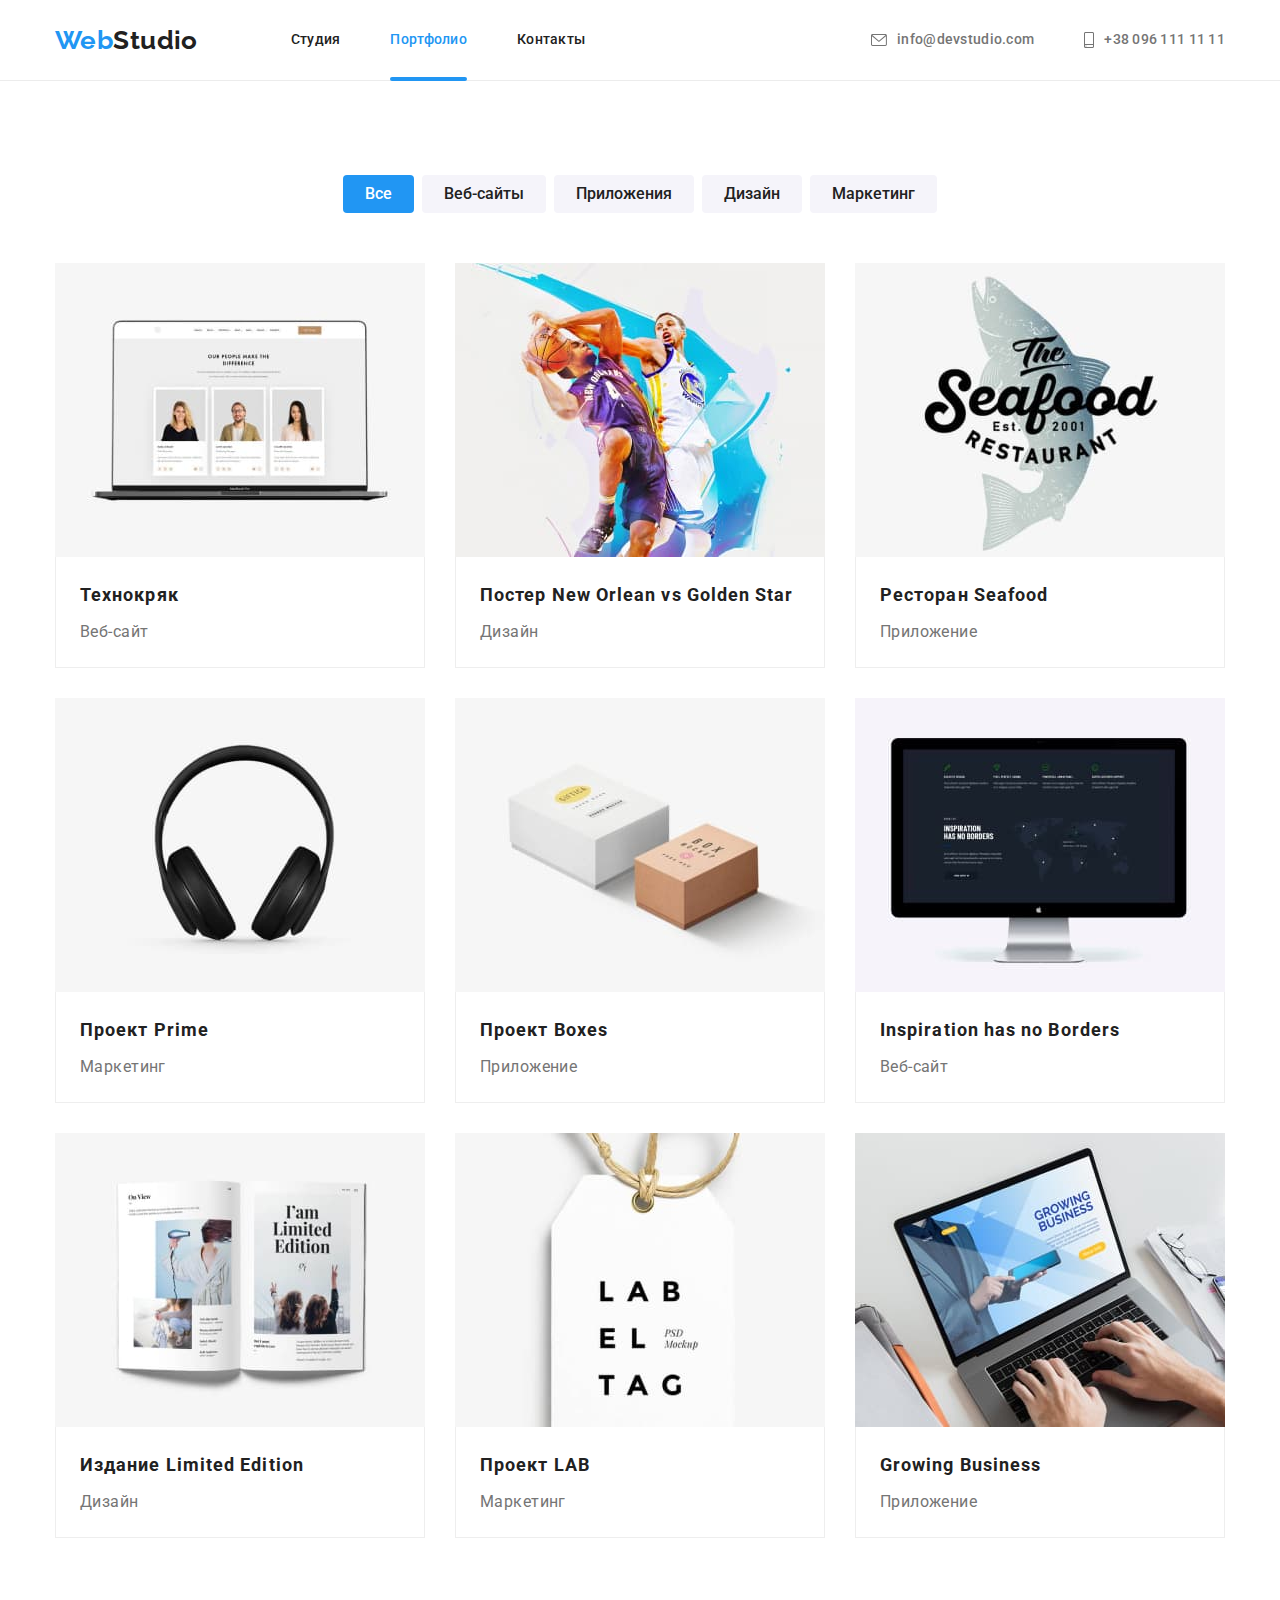
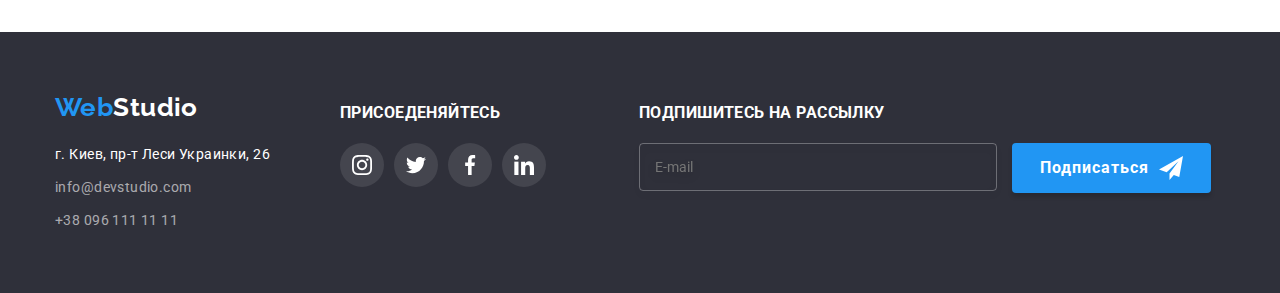
==== portfolio.html @ 62d5cc13 "копирует файлы предыдущей работы" ====
<!DOCTYPE html>
<html lang="ru">
	<head>
		<meta charset="UTF-8" />
		<meta http-equiv="X-UA-Compatible" content="IE=edge" />
		<meta name="viewport" content="width=device-width, initial-scale=1.0" />
		<title>WebStudio</title>
		<link rel="preconnect" href="https://fonts.googleapis.com" />
		<link rel="preconnect" href="https://fonts.gstatic.com" crossorigin />
		<link href="https://fonts.googleapis.com/css2?family=Raleway:wght@700&family=Roboto:wght@400;500;700;900&display=swap" rel="stylesheet" />
		<link rel="stylesheet" href="https://cdnjs.cloudflare.com/ajax/libs/modern-normalize/1.1.0/modern-normalize.min.css" />
		<link rel="stylesheet" href="./css/styles.css" />
	 </head>
<body>
<!-- Header site -->
<header class="header">
	<!-- Border -->
	<div class="container  headblock">
			<a class="link logo" href="./index.html"><span class="web">Web</span>Studio</a>
			<nav class="site-nav">
				<ul class="list">
					<li class="site-nav-item"><a class="link" href="./index.html">Студия</a></li>
					<li class="site-nav-item"><a class="link current" href="./portfolio.html">Портфолио</a></li>
					<li class="site-nav-item"><a class="link" href="">Контакты</a></li>
				</ul>
			</nav>
<!-- Contacts -->
				<ul class="list headercont">
					<li class="headercont-item">
						<div class="mail">
							<a class="link" href="mailto:info@devstudio.com"><svg class="icon-mail" width="16px" height="12px">
								<use href="./images/icon.svg#icon-mail"></use></svg>info@devstudio.com</a>
						</div>
					</li>
					<li class="headercont-item">
						<div class="phone">
							<a class="link" href="tel:+380961111111"><svg class="icon-smartphone" width="10px" height="16px">
								<use href="./images/icon.svg#icon-smartphone"></use></svg>+38 096 111 11 11</a>
						</div>
					</li>
				</ul>
	</div>
 </header>
<!-- Main -->
	<main>
<!-- Section project -->
      <section class="section project">
			<h1 class="visually-hidden">Портфолио</h1>
			<!-- Project Filter-->
			<div class="filter container">
			  <ul class="list btn">
				 <li class="item-btn"><button type="button" class="button link current">Все</button></li>
				 <li class="item-btn"><button type="button" class="button link">Веб-сайты</button></li>
				 <li class="item-btn"><button type="button" class="button link">Приложения</button></li>
				 <li class="item-btn"><button type="button" class="button link">Дизайн</button></li>
				 <li class="item-btn"><button type="button" class="button link">Маркетинг</button></li>
			  </ul>			  
<!-- Project -->	
		<ul class="list project">
			<li class="project-item">
				<a class="link" href="">
					<div class="cards-thumb">
						<img src="./images/project_1.jpg" alt="Отображение веб-сайта" width="370" height="294" />
						<div class="cards-overlay">
							<div class="cards-overlay-text">
								<p class="overlay-text">Ресурс предлагает комплексные предложения с разным уровнем функционала и сервисов. Все это позволит посетителю получить исчерпывающие сведения о компании или частном лице.</p>
							</div>
							
						</div>
					</div>
						<div class="cards">
							<h3 class="section-title">Технокряк</h3>
							<p class="text">Веб-сайт</p>
						</div>
				</a>
			</li>
			<li class="project-item">
					<a class="link" href="">
						<div class="cards-thumb">
							<img src="./images/project_2.jpg" alt="Постер New Orlean vs Golden Star" width="370" height="294" />
								<div class="cards-overlay">
									<div class="cards-overlay-text">
										<p class="overlay-text">Ресурс предлагает комплексные предложения с разным уровнем функционала и сервисов. Все это позволит посетителю получить исчерпывающие сведения о компании или частном лице.</p>
									</div>
								</div>
						</div>
						<div class="cards">
							<h3 class="section-title">Постер New Orlean vs Golden Star</h2>
							<p class="text">Дизайн</p>
						</div>
				</a>
			</li>
			<li class="project-item">
				<a class="link" href="">
						<div class="cards-thumb">
						<img src="./images/project_3.jpg" alt="Ресторан Seafood" width="370" height="294" />
								<div class="cards-overlay">
									<div class="cards-overlay-text">
										<p class="overlay-text">Ресурс предлагает комплексные предложения с разным уровнем функционала и сервисов. Все это позволит посетителю получить исчерпывающие сведения о компании или частном лице.</p>
									</div>
								</div>
						</div>
						<div class="cards">
							<h3 class="section-title">Ресторан Seafood</h2>
							<p class="text">Приложение</p>
						</div>
				</a>
			</li>
			<li class="project-item">
					<a class="link" href="">
						<div class="cards-thumb">
						<img src="./images/project_4.jpg" alt="Проект Prime" width="370" height="294" />
								<div class="cards-overlay">
									<div class="cards-overlay-text">
										<p class="overlay-text">Ресурс предлагает комплексные предложения с разным уровнем функционала и сервисов. Все это позволит посетителю получить исчерпывающие сведения о компании или частном лице.</p>
									</div>
								</div>
						</div>
						<div class="cards">
							<h3 class="section-title">Проект Prime</h2>
							<p class="text">Маркетинг</p>
						</div>
				</a>
			</li>
			<li class="project-item">
					<a class="link" href="">
						<div class="cards-thumb">
							<img src="./images/project_5.jpg" alt="Проект Boxes" width="370" height="294" />
								<div class="cards-overlay">
									<div class="cards-overlay-text">
										<p class="overlay-text">Ресурс предлагает комплексные предложения с разным уровнем функционала и сервисов. Все это позволит посетителю получить исчерпывающие сведения о компании или частном лице.</p>
									</div>
								</div>
						</div>
						<div class="cards">
							<h3 class="section-title">Проект Boxes</h2>
							<p class="text">Приложение</p>
						</div>
				</a>
			</li>
			<li class="project-item">
					<a class="link" href="">
						<div class="cards-thumb">
							<img src="./images/project_6.jpg" alt="Inspiration has no Borders" width="370" height="294" />
								<div class="cards-overlay">
									<div class="cards-overlay-text">
										<p class="overlay-text">Ресурс предлагает комплексные предложения с разным уровнем функционала и сервисов. Все это позволит посетителю получить исчерпывающие сведения о компании или частном лице.</p>
									</div>
								</div>
						</div>
						<div class="cards">
							<h3 class="section-title">Inspiration has no Borders</h2>
							<p class="text">Веб-сайт</p>
						</div>
				</a>
			</li>
			<li class="project-item">
					<a class="link" href="">
						<div class="cards-thumb">
							<img src="./images/project_7.jpg" alt="Издание Limited Edition" width="370" height="294" />
								<div class="cards-overlay">
									<div class="cards-overlay-text">
										<p class="overlay-text">Ресурс предлагает комплексные предложения с разным уровнем функционала и сервисов. Все это позволит посетителю получить исчерпывающие сведения о компании или частном лице.</p>
									</div>
								</div>
						</div>
						<div class="cards">
							<h3 class="section-title">Издание Limited Edition</h2>
							<p class="text">Дизайн</p>
						</div>
				</a>
			</li>
			<li class="project-item">
				<a class="link" href="">
						<div class="cards-thumb">
							<img src="./images/project_8.jpg" alt="Проект LAB" width="370" height="294" />
								<div class="cards-overlay">
									<div class="cards-overlay-text">
										<p class="overlay-text">Ресурс предлагает комплексные предложения с разным уровнем функционала и сервисов. Все это позволит посетителю получить исчерпывающие сведения о компании или частном лице.</p>
									</div>
								</div>
						</div>
						<div class="cards">
							<h3 class="section-title">Проект LAB</h2>
							<p class="text">Маркетинг</p>
						</div>
				</a>
			</li>
			<li class="project-item">
					<a class="link" href="">
						<div class="cards-thumb">
							<img src="./images/project_9.jpg" alt="Growing Business" width="370" height="294" />
								<div class="cards-overlay">
									<div class="cards-overlay-text">
										<p class="overlay-text">Ресурс предлагает комплексные предложения с разным уровнем функционала и сервисов. Все это позволит посетителю получить исчерпывающие сведения о компании или частном лице.</p>
									</div>
								</div>
						</div>
						<div class="cards">
							<h3 class="section-title">Growing Business</h3>
							<p class="text">Приложение</p>
						</div>
				</a>
			</li>
		</ul>
	</section>
	</main>
<!-- Footer -->
 <footer class="footer">
      <div class="container">
        <div class="footer-address">
          <a class="link logo logo-footer" href="./index.html"
            ><span class="web">Web</span><span class="studio">Studio</span></a>
          <address class="address">
            <ul class="list">
              <li class="adr-item">
                <a
                  class="link adr"
                  href="https://goo.gl/maps/xMiUcJ526kPzGd5UA"
                  target="_blank"
                  rel="noopener noindex nofollow"
                  >г. Киев, пр-т Леси Украинки, 26</a
                >
              </li>
              <li class="adr-item">
                <a class="link mail" href="mailto:info@devstudio.com">info@devstudio.com</a>
              </li>
              <li class="adr-item">
                <a class="link tel" href="tel:+380961111111">+38 096 111 11 11</a>
              </li>
            </ul>
          </address>
        </div>
          <div class="social">
            <h3 class="social-title">Присоеденяйтесь</h3>
            <ul class="list">
              <li class="item icon">
                <svg class="insta" width="20" height="20">
                  <use href="./images/icon.svg#icon-instagram"></use>
                </svg>
              </li>
              <li class="item icon">
                <svg class="twitter" width="20" height="20">
                  <use href="./images/icon.svg#icon-twitter"></use>
                </svg>
              </li>
              <li class="item icon">
                <svg class="facebook" width="20" height="20">
                  <use href="./images/icon.svg#icon-facebook"></use>
                </svg>
              </li>
              <li class="item icon">
                <svg class="linkedin" width="20" height="20">
                  <use href="./images/icon.svg#icon-linkedin"></use>
                </svg>
              </li>
            </ul>
          </div>
            <div class="subscribe">
              <h3 class="subscribe-title">Подпишитесь на рассылку</h3>
              <div class="subscribe-input">
                <label for=""><input class="subscibe-mail" type="text" placeholder="E-mail"></label>                
                <button class="subscribe-btn">Подписаться<svg class="icon-send" width="24" height="24" >
                  <use class="icon-send-use" href="./images/icon.svg#send"></use>
                </svg></button>
              </div>
            </div>
      </div>
    </footer>
</body>
</html>
---- css/styles.css ----
/* цвет основного текста #212121 */
/* вторичный цвет текста #757575 */
/* основной фон #FFFFFF */
/* вторичный цвет фона #F5F4FA */
/* акцент #2196F3 */
/* фон шапки и подвала #2F303A */
/* цвет контактов в footer rgba(255, 255, 255, 0.6); */
/* вторичный цвет кнопки героя #188CE8 */
/* цвет иконок соцсетей #AFB1B8 */
/* цвет бордера карточки портфолио #eeeeee */

:root {
  --background-color: #ffffff;
  --second-background-color: #f5f4fa;
  --header-and-footer-color: #2f303a;
  --primary-text-color: #212121;
  --title-text-cilor: #757575;
  --accent-color: #2196f3;
  --text-contact-footer: rgba(255, 255, 255, 0.6);
  --secod-accent-color: #188ce8;
  --icon-social: #afb1b8;
  --portfolio-cards-border: #eeeeee;
  --timing: 250ms cubic-bezier(0.4, 0, 0.2, 1);
}

body {
  background-color: var(--background-color);
  color: var(--primary-text-color);
  font-family: "Roboto", sans-serif;
  font-size: 14px;
  letter-spacing: 0.03em;
}

h1,
h2,
h3,
h4,
h5,
h6,
p {
  margin-top: 0;
  margin-bottom: 0;
}

img,
svg {
  display: block;
  max-width: 100%;
}

.container {
  width: 1200px;
  padding-left: 15px;
  padding-right: 15px;
  margin-left: auto;
  margin-right: auto;
}

.section {
  padding-top: 94px;
  padding-bottom: 94px;
}

.visually-hidden {
  position: absolute;
  width: 1px;
  height: 1px;
  margin: -1px;
  border: 0;
  padding: 0;
  white-space: nowarp;
  clip-path: insert(100%);
  clip: rect(0 0 0 0);
  overflow: hidden;
}

.header {
  border-bottom: 1px solid #ececec;
}

.link.current .hero,
.footer {
  background-color: var(--header-and-footer-color);
}

.list {
  list-style: none;
  padding: 0;
  margin: 0;
}

.link {
  text-decoration: none;
  color: inherit;

  transition: color var(--timing);
}

.list .link:hover,
.list .link:focus {
  border-color: var(--accent-color);
  color: var(--accent-color);
  fill: var(--accent-color);
}

/* Border */
.headblock {
  display: flex;
  align-items: center;
}

.logo {
  color: var(--primary-text-color);
  font-family: "Raleway", sans-serif;
  font-weight: 700;
  font-size: 26px;
  line-height: 1.19;
}

.web {
  color: var(--accent-color);
}

.site-nav {
  margin-left: 93px;
}

.site-nav .link.current {
  position: relative;

  color: var(--accent-color);
  text-decoration: none;
}

.site-nav .link.current::after {
  content: "";

  position: absolute;
  left: 0;
  bottom: -1px;

  display: block;
  width: 100%;
  height: 4px;
  background-color: var(--accent-color);
  border-radius: 2px;
}

.site-nav .list {
  display: flex;

  font-weight: 500;
  font-size: 14px;
  line-height: 1.14;
  letter-spacing: 0.02em;
}

.site-nav .link {
  display: block;
  padding-top: 32px;
  padding-bottom: 32px;
}

.site-nav-item + .site-nav-item {
  margin-left: 50px;
}

.list.headercont {
  display: flex;
  margin-left: auto;

  align-items: center;
}

.headercont-item + .headercont-item {
  margin-left: 50px;
}

.headercont .link {
  display: flex;
  align-items: center;
  padding-top: 32px;
  padding-bottom: 32px;

  color: var(--title-text-cilor);
  font-weight: 500;
  font-size: 14px;
  line-height: 1.14;
  letter-spacing: 0.02em;
}

.mail,
.phone {
  display: flex;
}

.icon-mail {
  display: inline-flex;

  fill: currentColor;

  margin-right: 10px;
}

.icon-smartphone {
  display: inline-flex;

  fill: currentColor;

  margin-right: 10px;
}

/* Hero */
.hero {
  text-align: center;

  max-width: 1600px;
  height: 600px;
  margin-left: auto;
  margin-right: auto;

  background-size: auto auto;
  background-repeat: no-repeat;

  background-image: linear-gradient(to right, rgba(47, 48, 58, 0.4), rgba(47, 48, 58, 0.4)), url("../images/Img_bg.jpg");

  padding-top: 200px;
  padding-bottom: 200px;
}

.hero-title {
  color: var(--background-color);
  font-weight: 900;
  font-size: 44px;
  line-height: 1.36;
  letter-spacing: 0.06em;

  max-width: 700px;

  margin-left: auto;
  margin-right: auto;
  margin-bottom: 30px;
  text-transform: uppercase;
}

.button-hero {
  color: var(--background-color);
  background-color: var(--accent-color);
  cursor: pointer;

  font-weight: 700;
  font-size: 16px;
  letter-spacing: 0.06em;

  line-height: 1.88;
  border-radius: 4px;
  border: none;
  padding: 10px 32px;

  transition: background-color var(--timing);

  filter: drop-shadow(0px 4px 4px rgba(0, 0, 0, 0.25));
}

.button-hero:hover,
.button-hero:focus {
  background-color: var(--secod-accent-color);
}

/* Peculiarities */
.peculiarities .list {
  display: flex;
}

.pecul-item + .pecul-item {
  margin-left: 30px;
}

.attention {
  display: flex;
  width: 270px;
  height: 120px;

  background: var(--second-background-color);
  border-radius: 4px;
  justify-content: center;
  align-items: center;

  margin-bottom: 30px;
}

.pecul-title {
  text-transform: uppercase;
  font-weight: 700;
  font-size: 14px;
  line-height: 1.14;

  margin-bottom: 10px;
}

.pecul-text {
  color: var(--title-text-cilor);
  font-weight: 400;
  font-size: 14px;
  line-height: 1.71;
}

/* Doing */
.doing {
  padding-top: 0;
}

.doing-title {
  font-weight: 700;
  font-size: 36px;
  line-height: 1.16;

  text-align: center;
}

.doing .list {
  display: flex;

  margin-top: 50px;
  margin-right: -30px;
}

.doing-item {
  flex-basis: calc(100% - 90px / 3);
}

.item-thumb {
  position: relative;
}

.item-thumb-text {
  display: flex;
  align-items: center;

  position: absolute;
  width: 370px;
  height: 70px;

  left: 0;
  bottom: 0;

  background: rgba(47, 48, 58, 0.8);
}

.doing-thumb-text {
  display: flex;
  justify-content: center;

  font-weight: 700;
  line-height: 1.14;

  width: 100%;

  letter-spacing: 0.03em;
  text-transform: uppercase;
  color: var(--background-color);
}

/* Team */
.team {
  background-color: var(--second-background-color);
}

.team-title {
  font-weight: 700;
  font-size: 36px;
  text-align: center;
  line-height: 1.16;
}

.team .list {
  display: flex;

  margin-top: 50px;
}

.team-item {
  flex-basis: calc(100% - 90px / 4);

  background-color: var(--background-color);
  box-shadow: 0px 1px 3px rgba(0, 0, 0, 0.12), 0px 1px 1px rgba(0, 0, 0, 0.14), 0px 2px 1px rgba(0, 0, 0, 0.2);
  border-radius: 0px 0px 4px 4px;
}

.team-item + .team-item {
  margin-left: 30px;
}

.title-foto {
  padding-top: 30px;
  padding-bottom: 30px;
}

.name {
  font-weight: 500;
  font-size: 16px;
  line-height: 1.18;
  text-align: center;

  margin-bottom: 10px;
}

.role {
  color: var(--title-text-cilor);
  font-size: 16px;
  line-height: 1.18;
  text-align: center;
}

.social {
  display: block;
  fill: var(--icon-social);
}

.social .list {
  display: flex;
  margin: 16px 32px 0 32px;
}

.social .item {
  display: flex;
  width: 44px;
  height: 44px;
  justify-content: center;
  align-items: center;

  border-radius: 50%;

  transition: background-color var(--timing), fill var(--timing);
}

.social .item:hover {
  background-color: var(--accent-color);
  fill: var(--background-color);
}

/* Clients */
.clients {
  display: flex;
  padding-top: 94px;
  padding-bottom: 94px;
}

.clients-title {
  font-weight: 700;
  font-size: 36px;
  line-height: 1.16;
  text-align: center;
}

.clients .list {
  display: flex;
  justify-content: space-between;

  margin-top: 50px;
}

.clients-item {
  display: flex;
}

.clients .link {
  border: 1px solid var(--icon-social);
  box-sizing: border-box;
  border-radius: 4px;

  transition: border var(--timing);
}

.client {
  fill: var(--icon-social);
  margin: 16px 32px;

  transition: fill var(--timing);
}

.clients .link:hover .client {
  fill: var(--accent-color);
}

/* Footer */
.footer {
  display: flex;
  padding-top: 60px;
  padding-bottom: 60px;

  align-items: center;
}

.footer .container {
  display: inline-flex;
}

.logo-footer {
  display: inline-block;

  margin-bottom: 20px;
}

.studio {
  color: var(--background-color);
}

.address {
  display: flex;

  color: var(--background-color);
  font-style: normal;
  font-size: 14px;
  line-height: 1.71;
}

.address .link {
  color: var(--text-contact-footer);
}

.link.adr {
  color: var(--background-color);
}

.adr-item + .adr-item {
  margin-top: 9px;
}

.footer .social {
  margin-top: 12px;
  margin-left: 70px;
}

.social-title,
.subscribe-title {
  font-weight: 700;
  line-height: 1.14;
  text-transform: uppercase;
  color: var(--background-color);
}

.footer .social .list {
  margin: 20px 0 0 0;
}

.social .icon + .icon {
  margin-left: 10px;
}

.footer .icon {
  fill: var(--background-color);
  background-color: rgba(255, 255, 255, 0.1);
}

.subscribe {
  position: relative;
  margin-top: 12px;
  margin-left: 93px;
}

.subscibe-mail {
  padding: 15px;
  width: 358px;

  border: none;

  border: 1px solid rgba(255, 255, 255, 0.3);
  box-sizing: border-box;
  filter: drop-shadow(0px 4px 4px rgba(0, 0, 0, 0.15));

  border-radius: 4px;

  color: var(--background-color);
  background-color: inherit;
  outline: none;
}

.subscribe-input {
  display: flex;
  margin-top: 20px;
}

.subscribe-btn {
  display: flex;
  align-items: center;
  text-align: center;

  padding: 10px 28px;

  font-weight: 700;
  font-size: 16px;
  line-height: 1.88;
  letter-spacing: 0.06em;

  margin-left: 15px;
  border: none;

  box-shadow: 0px 4px 4px rgba(0, 0, 0, 0.15);
  border-radius: 4px;

  background-color: var(--accent-color);
  color: var(--background-color);
  cursor: pointer;
}

.icon-send {
  display: inline-block;
  fill: var(--background-color);
  top: 0;
  left: 0;
  margin-left: 10px;
}

/* BACKDROP */

.backdrop {
  position: fixed;
  top: 0;
  left: 0;
  width: 100%;
  height: 100%;
  background-color: rgba(0, 0, 0, 0.2);

  opacity: 1;

  transition: opacity var(--timing);
}

.backdrop.is-hidden {
  opacity: 0;
  pointer-events: none;
}

.modal {
  position: absolute;
  top: 50%;
  left: 50%;

  background-color: var(--background-color);
  border-radius: 4px;

  transform: translate(-50%, -50%) scale(1);

  transition: transform var(--timing);
}

.backdrop.is-hidden .modal {
  transform: translate(-50%, -50%) scale(1.1);
}

.btn-icon {
  position: absolute;
  top: 8px;
  right: 8px;

  width: 30px;
  height: 30px;

  border-radius: 50%;
  border: 1px solid rgba(0, 0, 0, 0.1);
  box-sizing: border-box;
  background-color: var(--background-color);

  padding: 0;

  cursor: pointer;
}

.close {
  position: absolute;
  top: 50%;
  right: 50%;
  transform: translate(50%, -50%);

  transition: fill var(--timing);
}

.close:hover {
  fill: var(--accent-color);
}

.modal-title {
  margin-bottom: 12px;

  font-weight: 700;
  font-size: 20px;
  line-height: 1.15;
  text-align: center;
}

.form {
  padding: 40px;
}

.comment {
  margin-bottom: 20px;
}

.form-label + .form-label {
  margin-top: 10px;
}

.form-label {
  display: flex;
  flex-direction: column;

  width: 100%;

  font-size: 12px;
  line-height: 1.16;
  letter-spacing: 0.01em;

  color: var(--title-text-cilor);
}

.form-input-icon {
  position: relative;
  display: inline-flex;
  flex-direction: column;

  margin-top: 4px;
}

.form-input {
  position: relative;

  border: 1px solid rgba(33, 33, 33, 0.2);
  box-sizing: border-box;
  border-radius: 4px;

  padding: 11px;
  padding-left: 42px;

  outline: none;

  transition: border-color var(--timing);
  font-size: 14px;
}

.icon-modal-name {
  position: absolute;
  display: inline-block;
  top: 50%;
  left: 12px;

  transform: translateY(-50%);

  transition: fill var(--timing);
}

.form-input:focus,
.form-input:hover {
  border-color: var(--accent-color);
}

.form-input:focus ~ .icon-modal-name,
.form-input:hover ~ .icon-modal-name {
  fill: var(--accent-color);
}

.text-area {
  resize: none;
  width: 448px;
  height: 120px;

  border: 1px solid rgba(33, 33, 33, 0.2);
  box-sizing: border-box;
  border-radius: 4px;

  outline: none;

  padding: 12px 16px;
  margin-top: 4px;
}

.text-area:focus,
.text-area:hover {
  border-color: var(--accent-color);
}

.comment .text-area::placeholder {
  font-size: 12px;
  line-height: 1.16;
  letter-spacing: 0.01em;

  color: rgba(117, 117, 117, 0.5);
}

.checkbox {
  display: flex;
  justify-content: center;
  align-items: center;
}

.checkbox-label {
  position: relative;

  line-height: 1.71;
  letter-spacing: 0.03em;

  color: var(--title-text-cilor);

  padding-left: 8.5px;
}

.checkbox-input {
  position: absolute;
  width: 1px;
  height: 1px;
  margin: -1px;
  border: 0;
  padding: 0;
  white-space: nowarp;
  clip-path: insert(100%);
  clip: rect(0 0 0 0);
  overflow: hidden;
}

.checkbox-icon {
  position: absolute;
  top: 50%;
  left: -14px;
  display: inline-block;
  width: 16px;
  height: 16px;
  background-image: url(../images/check.svg);

  transform: translateY(-50%);
}

.checkbox-input:checked + .checkbox-icon {
  background-color: #188ce8;
  background-image: url(../images/check_aktiv.svg);
}

.agreement {
  color: var(--accent-color);
}

.submit {
  display: flex;

  font-weight: 700;
  font-size: 16px;
  line-height: 1.88;
  letter-spacing: 0.06em;
  color: var(--background-color);

  padding: 10px 55px;
  margin-top: 30px;
  margin-right: auto;
  margin-left: auto;

  border: none;
  border-radius: 4px;

  background: var(--accent-color);
  box-shadow: 0px 4px 4px rgba(0, 0, 0, 0.15);
  border-radius: 4px;

  cursor: pointer;

  transition: background var(--timing);
}

.submit:hover,
.submit:focus {
  background: var(--secod-accent-color);
}

/* PORTFOLIO */

/* Filter */
.list.btn {
  display: flex;
  justify-content: center;

  font-size: 16px;

  margin-bottom: 50px;
}

.item-btn + .item-btn {
  margin-left: 8px;
}

.button {
  border: none;
  padding: 6px 22px;
  border-radius: 4px;

  font-weight: 500;
  line-height: 1.62;

  cursor: pointer;
}

.button.link {
  background-color: var(--second-background-color);
}

.filter .link:hover,
.filter .link:focus {
  background-color: var(--accent-color);
  color: var(--background-color);

  box-shadow: 0px 3px 1px rgba(0, 0, 0, 0.1), 0px 1px 2px rgba(0, 0, 0, 0.08), 0px 2px 2px rgba(0, 0, 0, 0.12);

  transition: background-color var(--timing), color var(--timing), box-shadow var(--timing);
}

.filter .link.current {
  background-color: var(--accent-color);
  color: var(--background-color);
}

/* Project list  */
.list.project {
  display: flex;
  flex-wrap: wrap;
}

.project-item {
  position: relative;

  display: block;
  width: calc((100% - 60px) / 3);

  margin-right: 30px;
  margin-bottom: 30px;

  transition: box-shadow var(--timing);
}

.cards-thumb {
  position: relative;
  overflow: hidden;
}

.cards-overlay {
  position: absolute;
  top: 0;
  left: 0;
  width: 100%;
  height: 100%;

  opacity: 0;

  background-color: rgba(33, 150, 243, 0.9);
  box-shadow: 0px 4px 4px rgba(0, 0, 0, 0.25);

  transform: translateY(100%);
  transition: transform var(--timing);
}

.project-item:hover .cards-overlay {
  opacity: 1;
}

.project-item:hover .cards-overlay {
  transform: translateY(0);
}

.cards-overlay-text {
  position: absolute;
}

.overlay-text {
  font-size: 18px;
  line-height: 1.56;

  letter-spacing: 0.03em;

  margin: 63px 24px;
}

.project-item:nth-child(3n) {
  margin-right: 0;
}

.project-item:nth-last-child(-n + 3) {
  margin-bottom: 0;
}

.project-item:hover,
.project-item:focus {
  box-shadow: 0px 1px 1px rgba(0, 0, 0, 0.12), 0px 4px 4px rgba(0, 0, 0, 0.06), 1px 4px 6px rgba(0, 0, 0, 0.16);
}

.cards {
  padding: 20px 24px;

  border: 1px solid var(--portfolio-cards-border);
  border-top: none;
}

.project .section-title {
  color: var(--primary-text-color);
  font-weight: 700;
  font-size: 18px;
  line-height: 2;
  letter-spacing: 0.06em;

  margin-bottom: 4px;
}

.project .text {
  color: var(--title-text-cilor);
  font-weight: 400;
  font-size: 16px;
  line-height: 1.88;
}
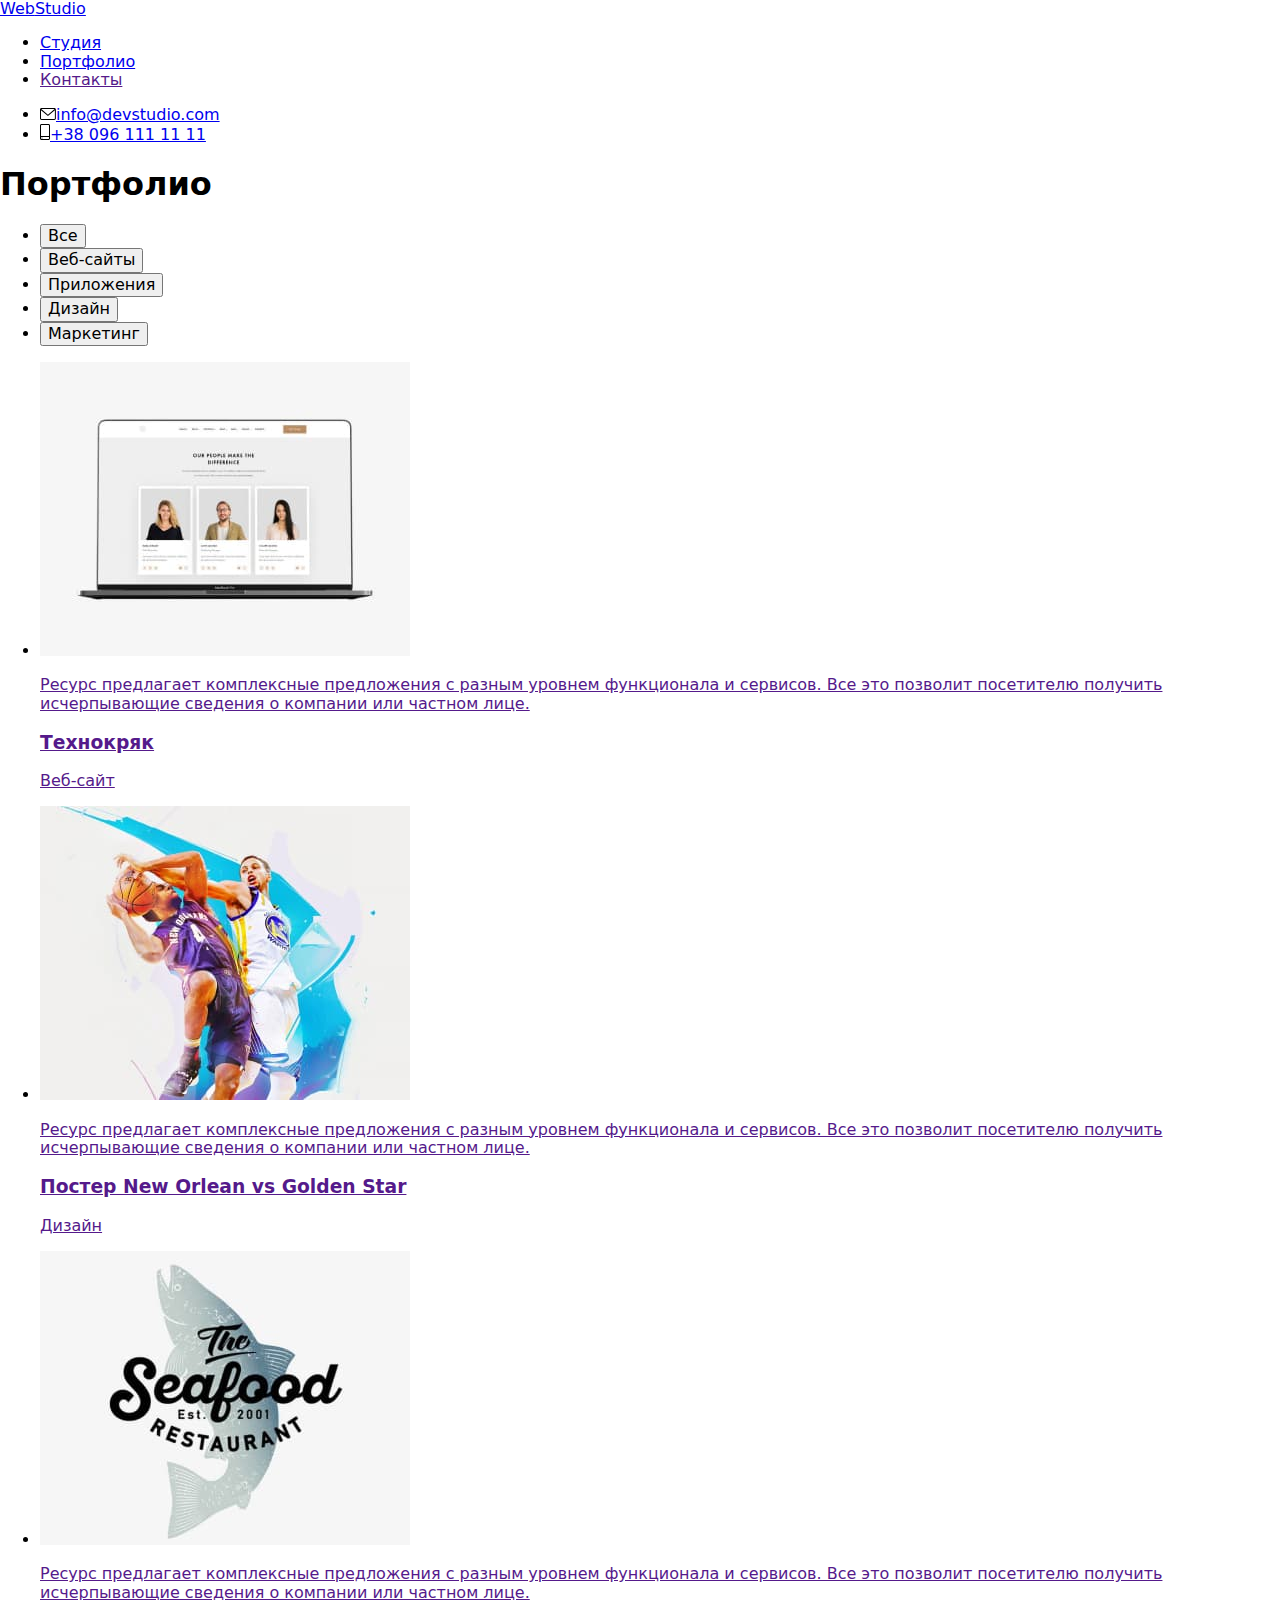
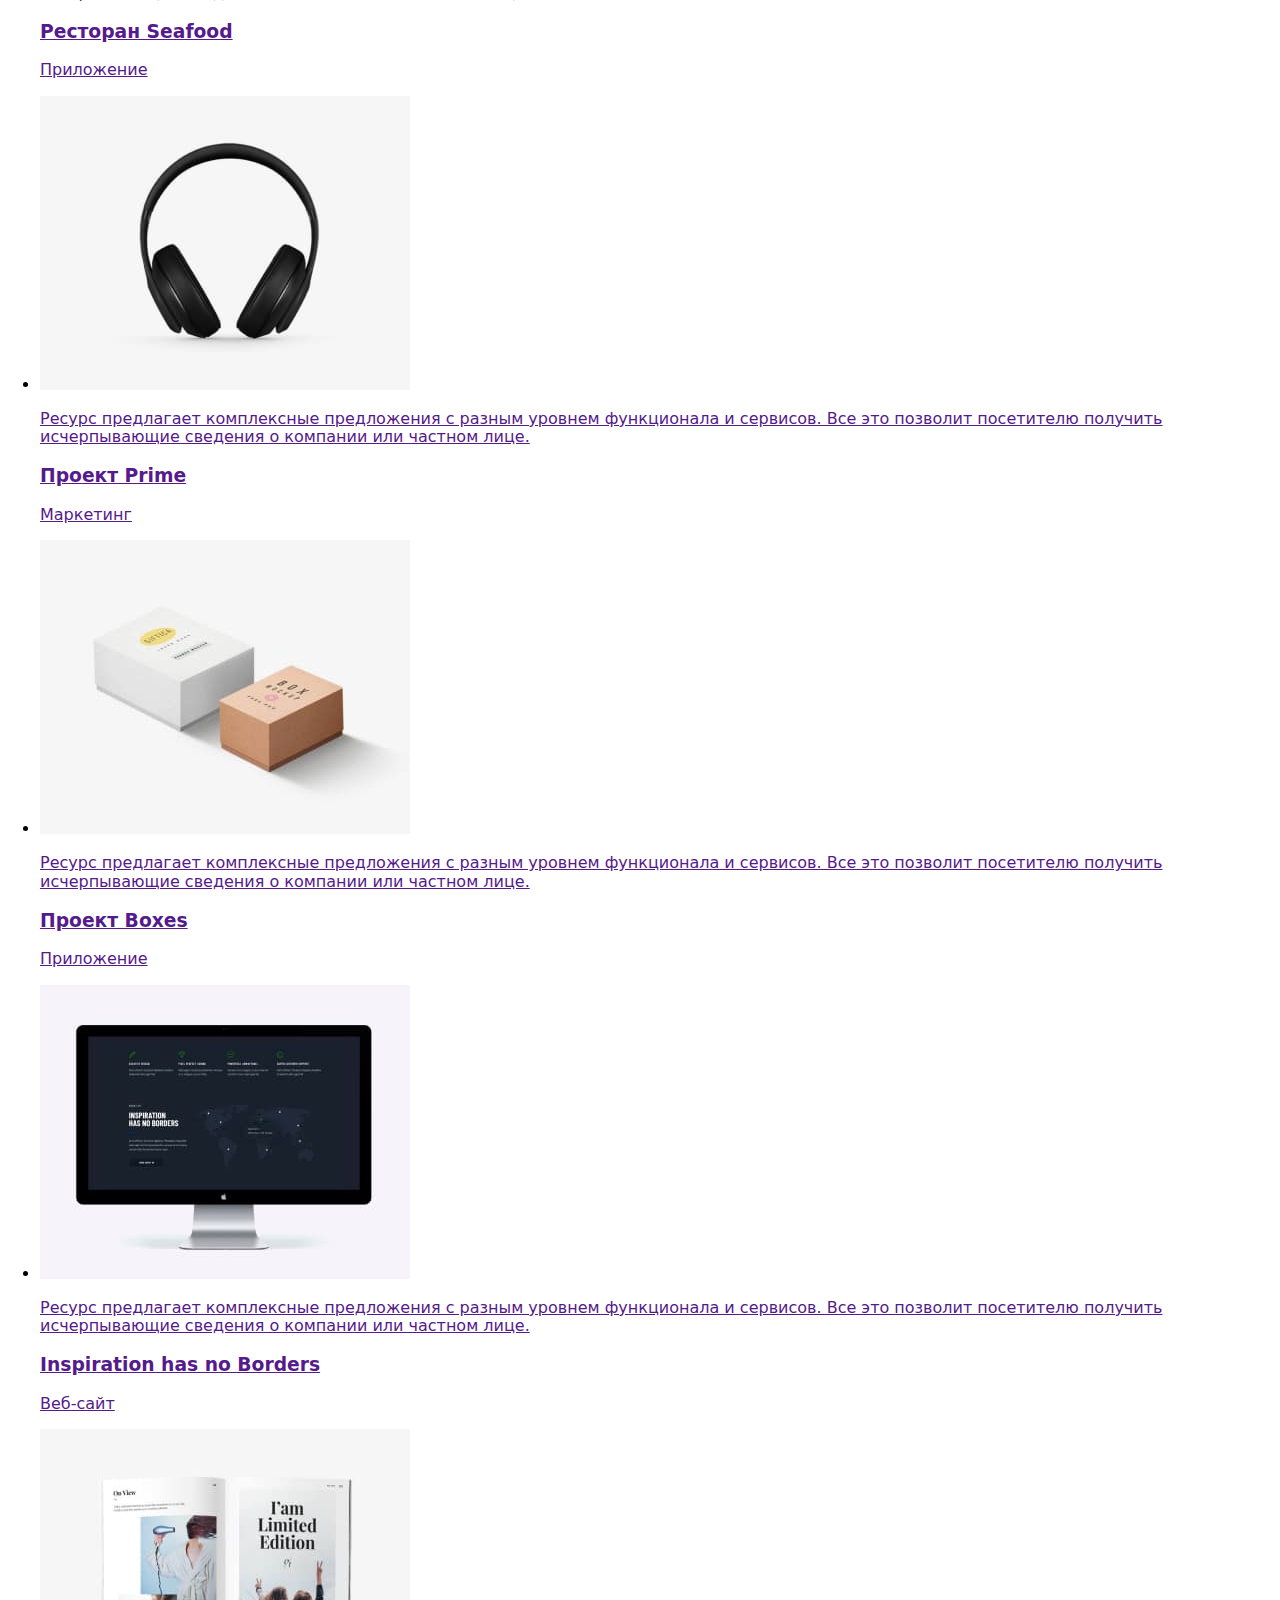
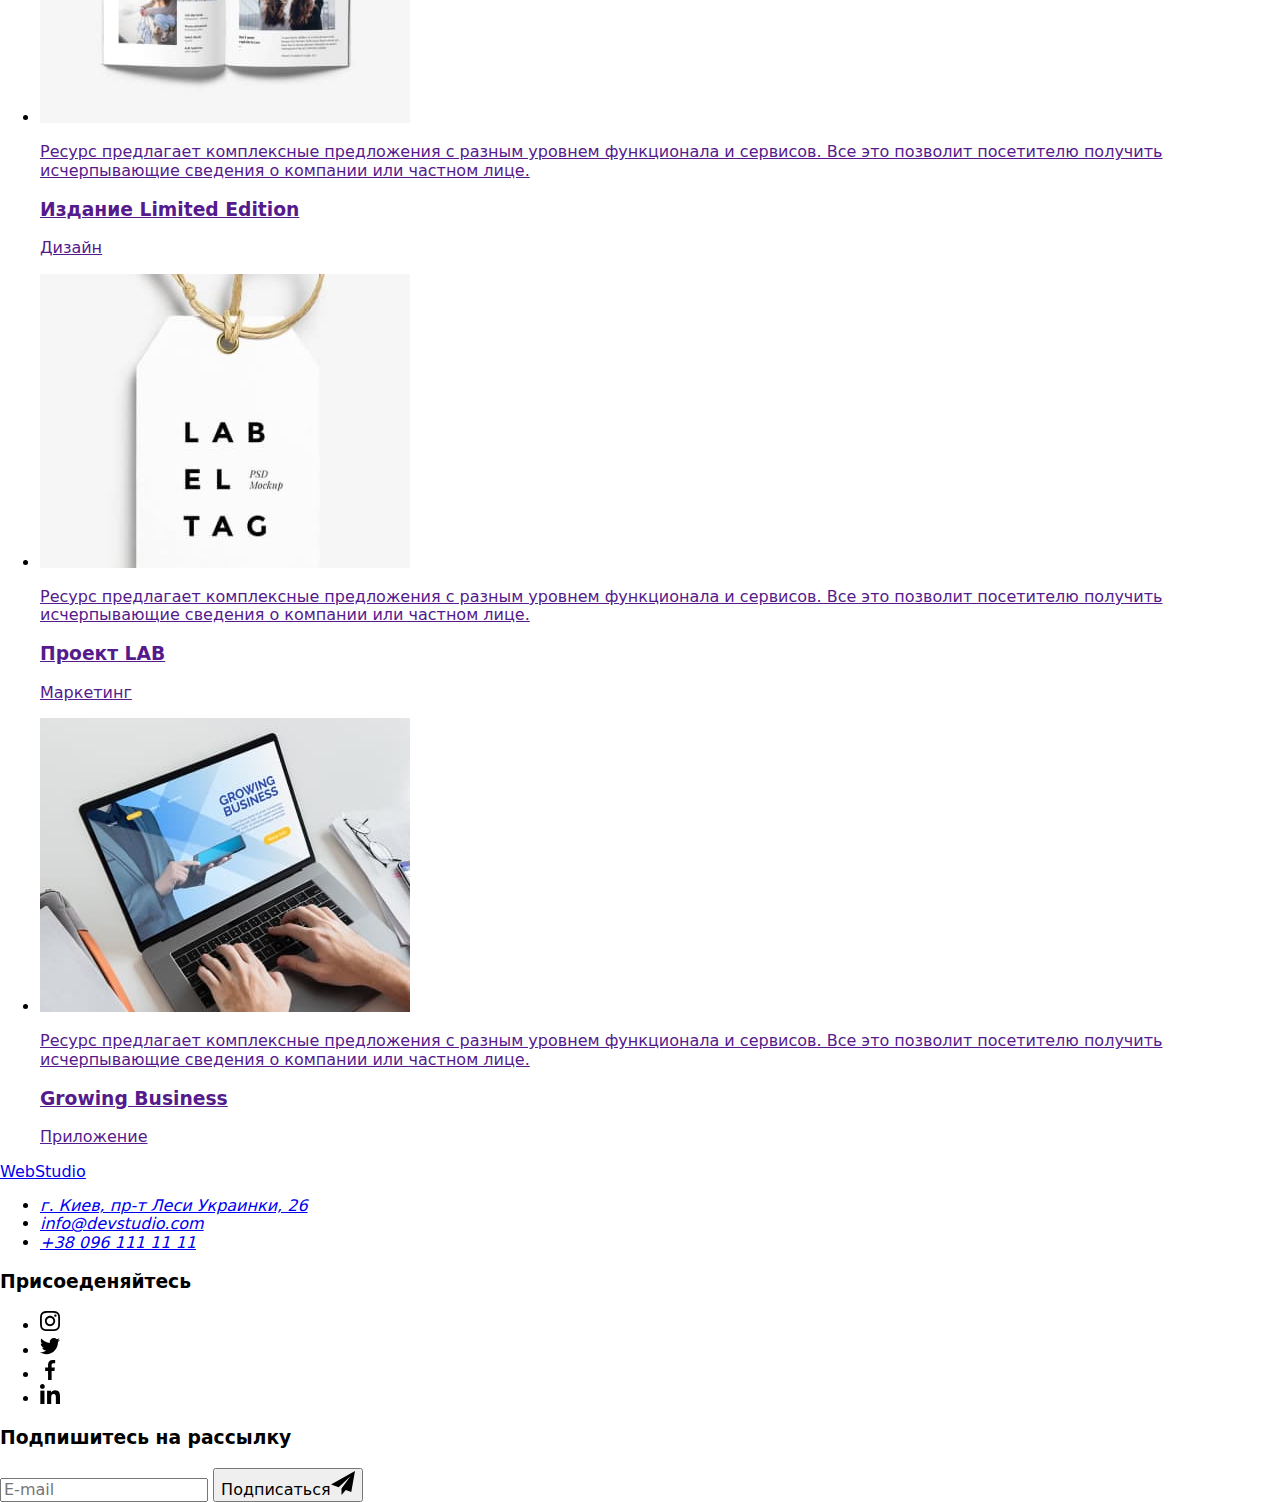
==== commit 7c88e27d: "окончание рефакторинга index" ====
--- a/portfolio.html
+++ b/portfolio.html
@@ -1,46 +1,59 @@
 <!DOCTYPE html>
 <html lang="ru">
-	<head>
-		<meta charset="UTF-8" />
-		<meta http-equiv="X-UA-Compatible" content="IE=edge" />
-		<meta name="viewport" content="width=device-width, initial-scale=1.0" />
-		<title>WebStudio</title>
-		<link rel="preconnect" href="https://fonts.googleapis.com" />
-		<link rel="preconnect" href="https://fonts.gstatic.com" crossorigin />
-		<link href="https://fonts.googleapis.com/css2?family=Raleway:wght@700&family=Roboto:wght@400;500;700;900&display=swap" rel="stylesheet" />
-		<link rel="stylesheet" href="https://cdnjs.cloudflare.com/ajax/libs/modern-normalize/1.1.0/modern-normalize.min.css" />
-		<link rel="stylesheet" href="./css/styles.css" />
-	 </head>
+ <head>
+    <meta charset="UTF-8" />
+    <meta http-equiv="X-UA-Compatible" content="IE=edge" />
+    <meta name="viewport" content="width=device-width, initial-scale=1.0" />
+    <title>WebStudio</title>
+    <link rel="preconnect" href="https://fonts.googleapis.com" />
+    <link rel="preconnect" href="https://fonts.gstatic.com" crossorigin />
+    <link
+      href="https://fonts.googleapis.com/css2?family=Raleway:wght@700&family=Roboto:wght@400;500;700;900&display=swap"
+      rel="stylesheet"
+    />
+    <link
+      rel="stylesheet"
+      href="https://cdnjs.cloudflare.com/ajax/libs/modern-normalize/1.1.0/modern-normalize.min.css"
+    />
+    <!-- <link rel="stylesheet" href="./css/styles.css" /> -->
+     <link rel="stylesheet" href="./dist/css/main.min.css" />
+  </head>
 <body>
 <!-- Header site -->
-<header class="header">
-	<!-- Border -->
-	<div class="container  headblock">
-			<a class="link logo" href="./index.html"><span class="web">Web</span>Studio</a>
-			<nav class="site-nav">
-				<ul class="list">
-					<li class="site-nav-item"><a class="link" href="./index.html">Студия</a></li>
-					<li class="site-nav-item"><a class="link current" href="./portfolio.html">Портфолио</a></li>
-					<li class="site-nav-item"><a class="link" href="">Контакты</a></li>
-				</ul>
-			</nav>
-<!-- Contacts -->
-				<ul class="list headercont">
-					<li class="headercont-item">
-						<div class="mail">
-							<a class="link" href="mailto:info@devstudio.com"><svg class="icon-mail" width="16px" height="12px">
-								<use href="./images/icon.svg#icon-mail"></use></svg>info@devstudio.com</a>
-						</div>
-					</li>
-					<li class="headercont-item">
-						<div class="phone">
-							<a class="link" href="tel:+380961111111"><svg class="icon-smartphone" width="10px" height="16px">
-								<use href="./images/icon.svg#icon-smartphone"></use></svg>+38 096 111 11 11</a>
-						</div>
-					</li>
-				</ul>
-	</div>
- </header>
+    <header class="header">
+      <!-- Border -->
+      <div class="container headblock">
+        <a class="link logo" href="./index.html"><span class="web">Web</span>Studio</a>
+        <nav class="site-nav">
+          <ul class="list site-nav__list">
+            <li class="site-nav__item"><a class="link site-nav__link" href="./index.html">Студия</a></li>
+            <li class="site-nav__item"><a class="link site-nav__link current" href="./portfolio.html">Портфолио</a></li>
+            <li class="site-nav__item"><a class="link site-nav__link" href="">Контакты</a></li>
+          </ul>
+        </nav>
+        <!-- Contacts -->
+        <ul class="list headercont">
+          <li class="headercont__item">
+            <div class="mail">
+              <a class="headercont__link link" href="mailto:info@devstudio.com"
+                ><svg class="icon-mail" width="16px" height="12px">
+                  <use href="./images/icon.svg#icon-mail"></use></svg
+                >info@devstudio.com</a
+              >
+            </div>
+          </li>
+          <li class="headercont__item">
+            <div class="phone">
+              <a class="headercont__link link" href="tel:+380961111111"
+                ><svg class="icon-smartphone" width="10px" height="16px">
+                  <use href="./images/icon.svg#icon-smartphone"></use></svg
+                >+38 096 111 11 11</a
+              >
+            </div>
+          </li>
+        </ul>
+      </div>
+    </header>
 <!-- Main -->
 	<main>
 <!-- Section project -->
@@ -206,50 +219,51 @@
 	</section>
 	</main>
 <!-- Footer -->
- <footer class="footer">
-      <div class="container">
-        <div class="footer-address">
-          <a class="link logo logo-footer" href="./index.html"
-            ><span class="web">Web</span><span class="studio">Studio</span></a>
+  <footer class="footer">
+      <div class="container footer__container">
+        <div class="footer__address">
+          <a class="link logo logo__footer" href="./index.html"
+            ><span class="web">Web</span><span class="studio">Studio</span></a
+          >
           <address class="address">
             <ul class="list">
-              <li class="adr-item">
+              <li class="address__item">
                 <a
-                  class="link adr"
+                  class="link address__link--color"
                   href="https://goo.gl/maps/xMiUcJ526kPzGd5UA"
                   target="_blank"
                   rel="noopener noindex nofollow"
                   >г. Киев, пр-т Леси Украинки, 26</a
                 >
               </li>
-              <li class="adr-item">
-                <a class="link mail" href="mailto:info@devstudio.com">info@devstudio.com</a>
-              </li>
-              <li class="adr-item">
-                <a class="link tel" href="tel:+380961111111">+38 096 111 11 11</a>
+              <li class="address__item">
+                <a class="link address__link" href="mailto:info@devstudio.com">info@devstudio.com</a>
+              </li>
+              <li class="address__item">
+                <a class="link address__link" href="tel:+380961111111">+38 096 111 11 11</a>
               </li>
             </ul>
           </address>
         </div>
-          <div class="social">
-            <h3 class="social-title">Присоеденяйтесь</h3>
-            <ul class="list">
-              <li class="item icon">
+          <div class="footer-social">
+            <h3 class="footer-social__title">Присоеденяйтесь</h3>
+            <ul class="list footer-social__list">
+              <li class="footer-social__item icon footer-social__icon">
                 <svg class="insta" width="20" height="20">
                   <use href="./images/icon.svg#icon-instagram"></use>
                 </svg>
               </li>
-              <li class="item icon">
+              <li class="footer-social__item icon footer-social__icon">
                 <svg class="twitter" width="20" height="20">
                   <use href="./images/icon.svg#icon-twitter"></use>
                 </svg>
               </li>
-              <li class="item icon">
+              <li class="footer-social__item icon footer-social__icon">
                 <svg class="facebook" width="20" height="20">
                   <use href="./images/icon.svg#icon-facebook"></use>
                 </svg>
               </li>
-              <li class="item icon">
+              <li class="footer-social__item icon footer-social__icon">
                 <svg class="linkedin" width="20" height="20">
                   <use href="./images/icon.svg#icon-linkedin"></use>
                 </svg>
@@ -257,11 +271,11 @@
             </ul>
           </div>
             <div class="subscribe">
-              <h3 class="subscribe-title">Подпишитесь на рассылку</h3>
-              <div class="subscribe-input">
-                <label for=""><input class="subscibe-mail" type="text" placeholder="E-mail"></label>                
-                <button class="subscribe-btn">Подписаться<svg class="icon-send" width="24" height="24" >
-                  <use class="icon-send-use" href="./images/icon.svg#send"></use>
+              <h3 class="subscribe__title">Подпишитесь на рассылку</h3>
+              <div class="subscribe__input">
+                <label for=""><input class="subscibe__mail" type="text" placeholder="E-mail"></label>                
+                <button class="subscribe-btn">Подписаться<svg class="subscribe-btn__icon" width="24" height="24" >
+                  <use href="./images/icon.svg#send"></use>
                 </svg></button>
               </div>
             </div>
--- a/css/styles.css
+++ b/css/styles.css
@@ -26,12 +26,12 @@
 body {
   background-color: var(--background-color);
   color: var(--primary-text-color);
-  font-family: "Roboto", sans-serif;
+  font-family: 'Roboto', sans-serif;
   font-size: 14px;
   letter-spacing: 0.03em;
 }
 
-h1,
+/* h1,
 h2,
 h3,
 h4,
@@ -46,22 +46,22 @@
 svg {
   display: block;
   max-width: 100%;
-}
-
-.container {
+} */
+
+/* .container {
   width: 1200px;
   padding-left: 15px;
   padding-right: 15px;
   margin-left: auto;
   margin-right: auto;
-}
-
-.section {
+} */
+
+/* .section {
   padding-top: 94px;
   padding-bottom: 94px;
-}
-
-.visually-hidden {
+} */
+
+/* .visually-hidden {
   position: absolute;
   width: 1px;
   height: 1px;
@@ -72,16 +72,16 @@
   clip-path: insert(100%);
   clip: rect(0 0 0 0);
   overflow: hidden;
-}
-
-.header {
+} */
+
+/* .header {
   border-bottom: 1px solid #ececec;
-}
-
-.link.current .hero,
+} */
+
+/* .hero,
 .footer {
   background-color: var(--header-and-footer-color);
-}
+} */
 
 .list {
   list-style: none;
@@ -96,36 +96,36 @@
   transition: color var(--timing);
 }
 
-.list .link:hover,
-.list .link:focus {
+.link:hover,
+.link:focus {
   border-color: var(--accent-color);
   color: var(--accent-color);
   fill: var(--accent-color);
 }
 
 /* Border */
-.headblock {
+/* .headblock {
   display: flex;
   align-items: center;
-}
-
-.logo {
+} */
+
+/* .logo {
   color: var(--primary-text-color);
-  font-family: "Raleway", sans-serif;
+  font-family: 'Raleway', sans-serif;
   font-weight: 700;
   font-size: 26px;
   line-height: 1.19;
-}
-
-.web {
+} */
+
+/* .web {
   color: var(--accent-color);
-}
-
-.site-nav {
+} */
+
+/* .site-nav {
   margin-left: 93px;
 }
 
-.site-nav .link.current {
+.site-nav__link.current {
   position: relative;
 
   color: var(--accent-color);
@@ -133,7 +133,7 @@
 }
 
 .site-nav .link.current::after {
-  content: "";
+  content: '';
 
   position: absolute;
   left: 0;
@@ -146,7 +146,7 @@
   border-radius: 2px;
 }
 
-.site-nav .list {
+.site-nav__list {
   display: flex;
 
   font-weight: 500;
@@ -155,28 +155,28 @@
   letter-spacing: 0.02em;
 }
 
-.site-nav .link {
+.site-nav__link {
   display: block;
   padding-top: 32px;
   padding-bottom: 32px;
 }
 
-.site-nav-item + .site-nav-item {
+.site-nav__item + .site-nav__item {
   margin-left: 50px;
-}
-
-.list.headercont {
+} */
+/* 
+.headercont {
   display: flex;
   margin-left: auto;
 
   align-items: center;
-}
-
-.headercont-item + .headercont-item {
+} */
+
+/* .headercont__item + .headercont__item {
   margin-left: 50px;
-}
-
-.headercont .link {
+} */
+
+/* .headercont__link {
   display: flex;
   align-items: center;
   padding-top: 32px;
@@ -187,9 +187,9 @@
   font-size: 14px;
   line-height: 1.14;
   letter-spacing: 0.02em;
-}
-
-.mail,
+} */
+
+/* .mail,
 .phone {
   display: flex;
 }
@@ -208,10 +208,10 @@
   fill: currentColor;
 
   margin-right: 10px;
-}
+} */
 
 /* Hero */
-.hero {
+/* .hero {
   text-align: center;
 
   max-width: 1600px;
@@ -222,7 +222,8 @@
   background-size: auto auto;
   background-repeat: no-repeat;
 
-  background-image: linear-gradient(to right, rgba(47, 48, 58, 0.4), rgba(47, 48, 58, 0.4)), url("../images/Img_bg.jpg");
+  background-image: linear-gradient(to right, rgba(47, 48, 58, 0.4), rgba(47, 48, 58, 0.4)),
+    url('../images/Img_bg.jpg');
 
   padding-top: 200px;
   padding-bottom: 200px;
@@ -241,9 +242,9 @@
   margin-right: auto;
   margin-bottom: 30px;
   text-transform: uppercase;
-}
-
-.button-hero {
+} */
+
+/* .button-hero {
   color: var(--background-color);
   background-color: var(--accent-color);
   cursor: pointer;
@@ -265,14 +266,14 @@
 .button-hero:hover,
 .button-hero:focus {
   background-color: var(--secod-accent-color);
-}
-
-/* Peculiarities */
-.peculiarities .list {
-  display: flex;
-}
-
-.pecul-item + .pecul-item {
+} */
+
+/*  Benefits */
+/* .benefits .list {
+  display: flex;
+}
+
+.benefits-item + .benefits-item {
   margin-left: 30px;
 }
 
@@ -289,7 +290,7 @@
   margin-bottom: 30px;
 }
 
-.pecul-title {
+.benefits-title {
   text-transform: uppercase;
   font-weight: 700;
   font-size: 14px;
@@ -298,15 +299,15 @@
   margin-bottom: 10px;
 }
 
-.pecul-text {
+.benefits-text {
   color: var(--title-text-cilor);
   font-weight: 400;
   font-size: 14px;
   line-height: 1.71;
-}
+} */
 
 /* Doing */
-.doing {
+/* .doing {
   padding-top: 0;
 }
 
@@ -359,10 +360,10 @@
   letter-spacing: 0.03em;
   text-transform: uppercase;
   color: var(--background-color);
-}
+} */
 
 /* Team */
-.team {
+/* .team {
   background-color: var(--second-background-color);
 }
 
@@ -383,15 +384,16 @@
   flex-basis: calc(100% - 90px / 4);
 
   background-color: var(--background-color);
-  box-shadow: 0px 1px 3px rgba(0, 0, 0, 0.12), 0px 1px 1px rgba(0, 0, 0, 0.14), 0px 2px 1px rgba(0, 0, 0, 0.2);
+  box-shadow: 0px 1px 3px rgba(0, 0, 0, 0.12), 0px 1px 1px rgba(0, 0, 0, 0.14),
+    0px 2px 1px rgba(0, 0, 0, 0.2);
   border-radius: 0px 0px 4px 4px;
 }
 
 .team-item + .team-item {
   margin-left: 30px;
-}
-
-.title-foto {
+} */
+
+/* .title-foto {
   padding-top: 30px;
   padding-bottom: 30px;
 }
@@ -410,8 +412,8 @@
   font-size: 16px;
   line-height: 1.18;
   text-align: center;
-}
-
+} */
+/* 
 .social {
   display: block;
   fill: var(--icon-social);
@@ -437,10 +439,10 @@
 .social .item:hover {
   background-color: var(--accent-color);
   fill: var(--background-color);
-}
+} */
 
 /* Clients */
-.clients {
+/* .clients {
   display: flex;
   padding-top: 94px;
   padding-bottom: 94px;
@@ -481,10 +483,10 @@
 
 .clients .link:hover .client {
   fill: var(--accent-color);
-}
+} */
 
 /* Footer */
-.footer {
+/* .footer {
   display: flex;
   padding-top: 60px;
   padding-bottom: 60px;
@@ -494,9 +496,9 @@
 
 .footer .container {
   display: inline-flex;
-}
-
-.logo-footer {
+} */
+
+/* .logo-footer {
   display: inline-block;
 
   margin-bottom: 20px;
@@ -504,9 +506,9 @@
 
 .studio {
   color: var(--background-color);
-}
-
-.address {
+} */
+
+/* .address {
   display: flex;
 
   color: var(--background-color);
@@ -525,9 +527,9 @@
 
 .adr-item + .adr-item {
   margin-top: 9px;
-}
-
-.footer .social {
+} */
+
+/* .footer .social {
   margin-top: 12px;
   margin-left: 70px;
 }
@@ -551,9 +553,9 @@
 .footer .icon {
   fill: var(--background-color);
   background-color: rgba(255, 255, 255, 0.1);
-}
-
-.subscribe {
+} */
+
+/* .subscribe {
   position: relative;
   margin-top: 12px;
   margin-left: 93px;
@@ -579,9 +581,9 @@
 .subscribe-input {
   display: flex;
   margin-top: 20px;
-}
-
-.subscribe-btn {
+} */
+
+/* .subscribe-btn {
   display: flex;
   align-items: center;
   text-align: center;
@@ -610,11 +612,11 @@
   top: 0;
   left: 0;
   margin-left: 10px;
-}
+} */
 
 /* BACKDROP */
 
-.backdrop {
+/* .backdrop {
   position: fixed;
   top: 0;
   left: 0;
@@ -625,14 +627,14 @@
   opacity: 1;
 
   transition: opacity var(--timing);
-}
-
-.backdrop.is-hidden {
+} */
+
+/* .backdrop.is-hidden {
   opacity: 0;
   pointer-events: none;
-}
-
-.modal {
+} */
+
+/* .modal {
   position: absolute;
   top: 50%;
   left: 50%;
@@ -785,9 +787,9 @@
   letter-spacing: 0.01em;
 
   color: rgba(117, 117, 117, 0.5);
-}
-
-.checkbox {
+} */
+
+/* .checkbox {
   display: flex;
   justify-content: center;
   align-items: center;
@@ -836,7 +838,7 @@
 
 .agreement {
   color: var(--accent-color);
-}
+} */
 
 .submit {
   display: flex;
@@ -905,7 +907,8 @@
   background-color: var(--accent-color);
   color: var(--background-color);
 
-  box-shadow: 0px 3px 1px rgba(0, 0, 0, 0.1), 0px 1px 2px rgba(0, 0, 0, 0.08), 0px 2px 2px rgba(0, 0, 0, 0.12);
+  box-shadow: 0px 3px 1px rgba(0, 0, 0, 0.1), 0px 1px 2px rgba(0, 0, 0, 0.08),
+    0px 2px 2px rgba(0, 0, 0, 0.12);
 
   transition: background-color var(--timing), color var(--timing), box-shadow var(--timing);
 }
@@ -985,7 +988,8 @@
 
 .project-item:hover,
 .project-item:focus {
-  box-shadow: 0px 1px 1px rgba(0, 0, 0, 0.12), 0px 4px 4px rgba(0, 0, 0, 0.06), 1px 4px 6px rgba(0, 0, 0, 0.16);
+  box-shadow: 0px 1px 1px rgba(0, 0, 0, 0.12), 0px 4px 4px rgba(0, 0, 0, 0.06),
+    1px 4px 6px rgba(0, 0, 0, 0.16);
 }
 
 .cards {
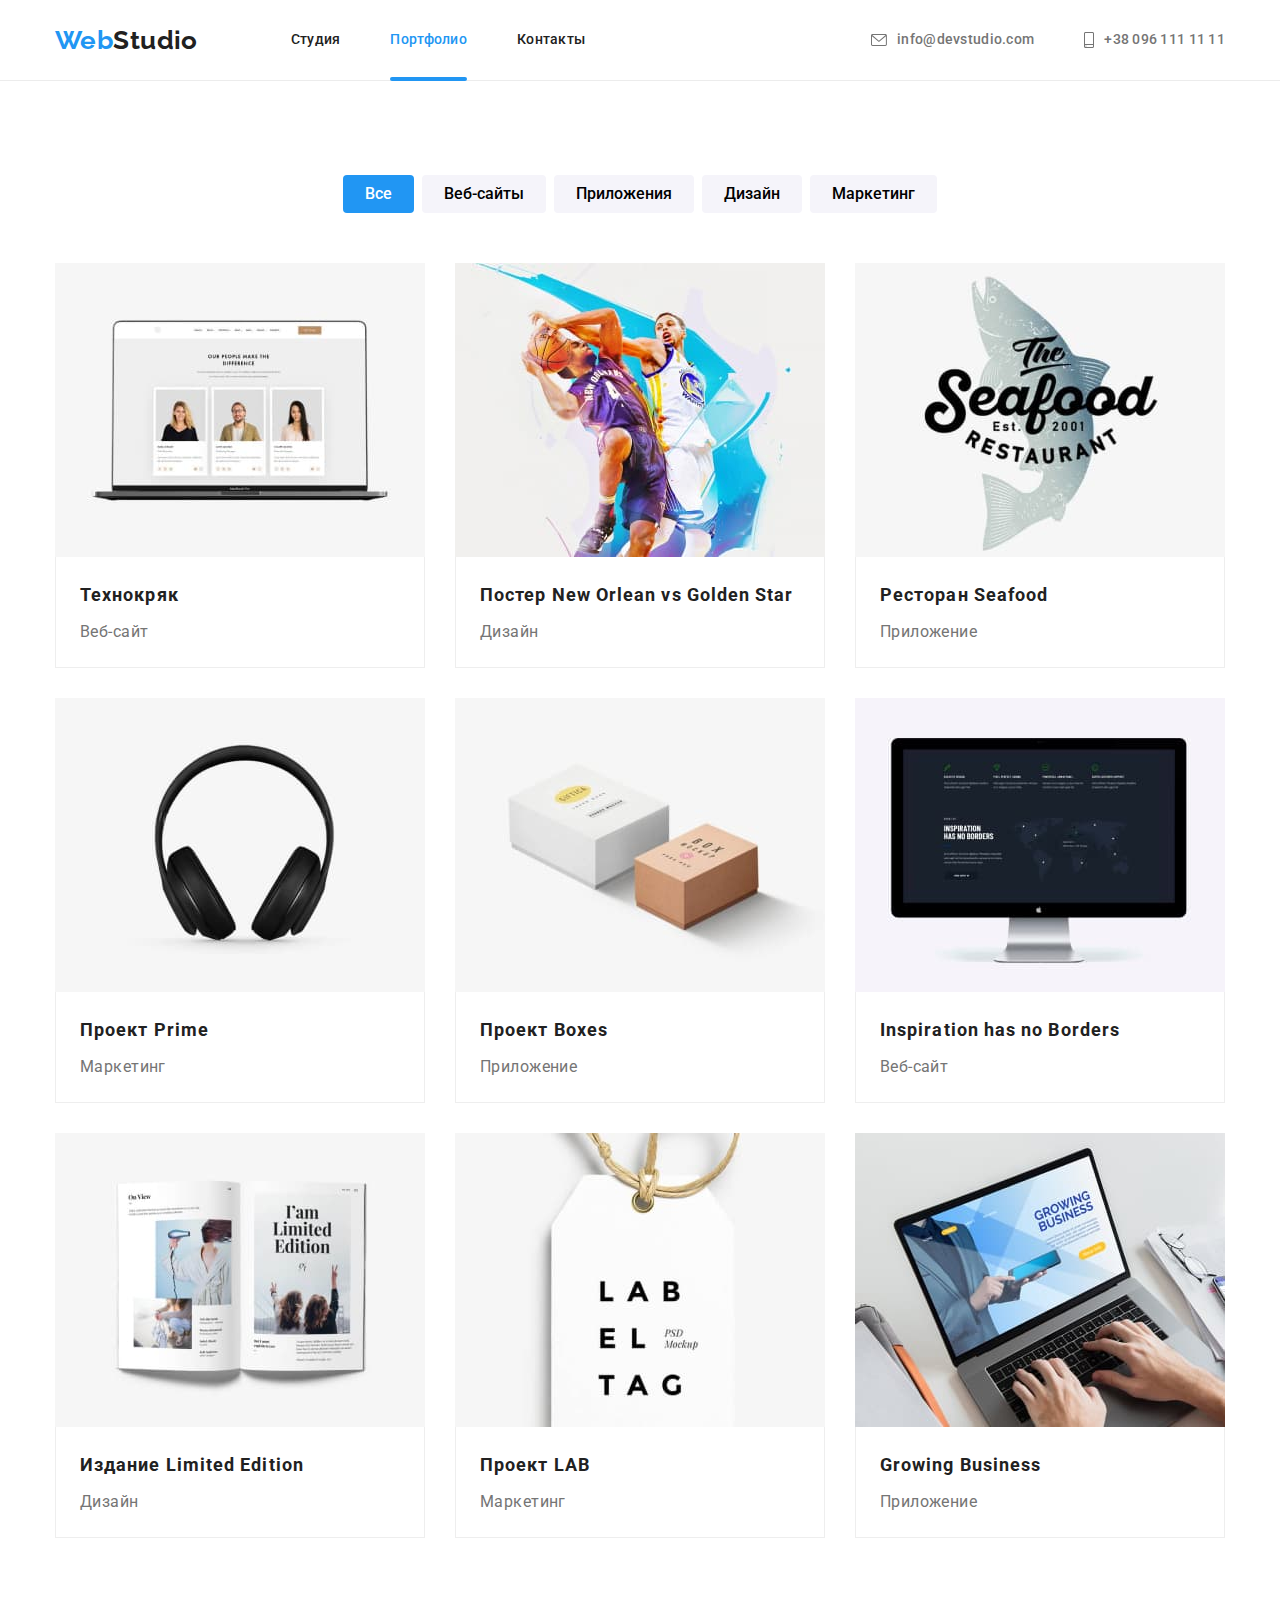
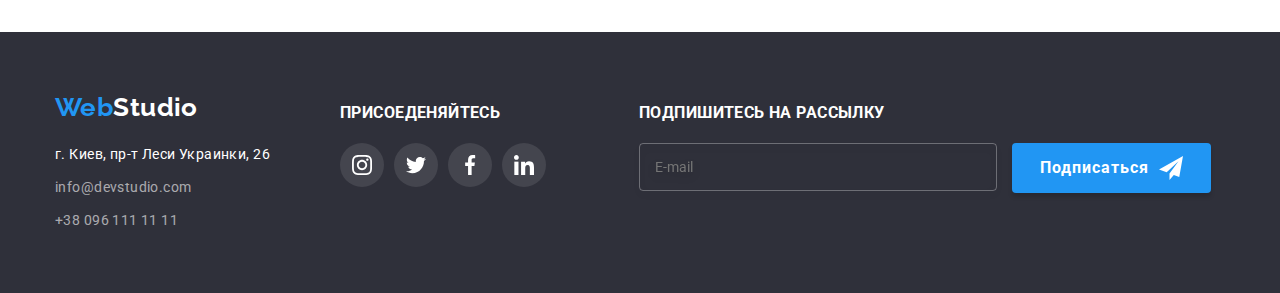
==== commit 8665d75b: "исправляет путь к маинминцсс" ====
--- a/portfolio.html
+++ b/portfolio.html
@@ -16,14 +16,14 @@
       href="https://cdnjs.cloudflare.com/ajax/libs/modern-normalize/1.1.0/modern-normalize.min.css"
     />
     <!-- <link rel="stylesheet" href="./css/styles.css" /> -->
-     <link rel="stylesheet" href="./dist/css/main.min.css" />
+     <link rel="stylesheet" href="./css/main.min.css" />
   </head>
 <body>
 <!-- Header site -->
-    <header class="header">
+     <header class="header">
       <!-- Border -->
       <div class="container headblock">
-        <a class="link logo" href="./index.html"><span class="web">Web</span>Studio</a>
+        <a class="link header__logo" href="./index.html"><span class="header__web">Web</span><span class="header__studio">Studio</span></a>
         <nav class="site-nav">
           <ul class="list site-nav__list">
             <li class="site-nav__item"><a class="link site-nav__link" href="./index.html">Студия</a></li>
@@ -60,158 +60,157 @@
       <section class="section project">
 			<h1 class="visually-hidden">Портфолио</h1>
 			<!-- Project Filter-->
-			<div class="filter container">
-			  <ul class="list btn">
-				 <li class="item-btn"><button type="button" class="button link current">Все</button></li>
-				 <li class="item-btn"><button type="button" class="button link">Веб-сайты</button></li>
-				 <li class="item-btn"><button type="button" class="button link">Приложения</button></li>
-				 <li class="item-btn"><button type="button" class="button link">Дизайн</button></li>
-				 <li class="item-btn"><button type="button" class="button link">Маркетинг</button></li>
+			<div class="project-filter container">
+			  <ul class="list project-filter__list btn">
+				 <li class="project-filter__item"><button type="button" class="project-filter__button current">Все</button></li>
+				 <li class="project-filter__item"><button type="button" class="project-filter__button">Веб-сайты</button></li>
+				 <li class="project-filter__item"><button type="button" class="project-filter__button">Приложения</button></li>
+				 <li class="project-filter__item"><button type="button" class="project-filter__button">Дизайн</button></li>
+				 <li class="project-filter__item"><button type="button" class="project-filter__button">Маркетинг</button></li>
 			  </ul>			  
 <!-- Project -->	
-		<ul class="list project">
-			<li class="project-item">
-				<a class="link" href="">
+		<ul class="list project-list">
+			<li class="project-list__item">
+				<a class="link project-list__link" href="">
 					<div class="cards-thumb">
 						<img src="./images/project_1.jpg" alt="Отображение веб-сайта" width="370" height="294" />
 						<div class="cards-overlay">
-							<div class="cards-overlay-text">
-								<p class="overlay-text">Ресурс предлагает комплексные предложения с разным уровнем функционала и сервисов. Все это позволит посетителю получить исчерпывающие сведения о компании или частном лице.</p>
+							<div class="cards-overlay__division">
+								<p class="cards-overlay__text">Ресурс предлагает комплексные предложения с разным уровнем функционала и сервисов. Все это позволит посетителю получить исчерпывающие сведения о компании или частном лице.</p>
 							</div>
-							
 						</div>
 					</div>
-						<div class="cards">
-							<h3 class="section-title">Технокряк</h3>
-							<p class="text">Веб-сайт</p>
-						</div>
-				</a>
-			</li>
-			<li class="project-item">
-					<a class="link" href="">
+						<div class="project-list__cards">
+							<h3 class="project-list__section-title">Технокряк</h3>
+							<p class="project-list__text">Веб-сайт</p>
+						</div>
+				</a>
+			</li>
+			<li class="project-list__item">
+					<a class="link project-list__link" href="">
 						<div class="cards-thumb">
 							<img src="./images/project_2.jpg" alt="Постер New Orlean vs Golden Star" width="370" height="294" />
 								<div class="cards-overlay">
-									<div class="cards-overlay-text">
-										<p class="overlay-text">Ресурс предлагает комплексные предложения с разным уровнем функционала и сервисов. Все это позволит посетителю получить исчерпывающие сведения о компании или частном лице.</p>
-									</div>
-								</div>
-						</div>
-						<div class="cards">
-							<h3 class="section-title">Постер New Orlean vs Golden Star</h2>
-							<p class="text">Дизайн</p>
-						</div>
-				</a>
-			</li>
-			<li class="project-item">
-				<a class="link" href="">
+									<div class="cards-overlay__division">
+										<p class="cards-overlay__text">Ресурс предлагает комплексные предложения с разным уровнем функционала и сервисов. Все это позволит посетителю получить исчерпывающие сведения о компании или частном лице.</p>
+									</div>
+								</div>
+						</div>
+						<div class="project-list__cards">
+							<h3 class="project-list__section-title">Постер New Orlean vs Golden Star</h2>
+							<p class="project-list__text">Дизайн</p>
+						</div>
+				</a>
+			</li>
+			<li class="project-list__item">
+				<a class="link project-list__link" href="">
 						<div class="cards-thumb">
 						<img src="./images/project_3.jpg" alt="Ресторан Seafood" width="370" height="294" />
 								<div class="cards-overlay">
-									<div class="cards-overlay-text">
-										<p class="overlay-text">Ресурс предлагает комплексные предложения с разным уровнем функционала и сервисов. Все это позволит посетителю получить исчерпывающие сведения о компании или частном лице.</p>
-									</div>
-								</div>
-						</div>
-						<div class="cards">
-							<h3 class="section-title">Ресторан Seafood</h2>
-							<p class="text">Приложение</p>
-						</div>
-				</a>
-			</li>
-			<li class="project-item">
-					<a class="link" href="">
+									<div class="cards-overlay__division">
+										<p class="cards-overlay__text">Ресурс предлагает комплексные предложения с разным уровнем функционала и сервисов. Все это позволит посетителю получить исчерпывающие сведения о компании или частном лице.</p>
+									</div>
+								</div>
+						</div>
+						<div class="project-list__cards">
+							<h3 class="project-list__section-title">Ресторан Seafood</h2>
+							<p class="project-list__text">Приложение</p>
+						</div>
+				</a>
+			</li>
+			<li class="project-list__item">
+					<a class="link project-list__link" href="">
 						<div class="cards-thumb">
 						<img src="./images/project_4.jpg" alt="Проект Prime" width="370" height="294" />
 								<div class="cards-overlay">
-									<div class="cards-overlay-text">
-										<p class="overlay-text">Ресурс предлагает комплексные предложения с разным уровнем функционала и сервисов. Все это позволит посетителю получить исчерпывающие сведения о компании или частном лице.</p>
-									</div>
-								</div>
-						</div>
-						<div class="cards">
-							<h3 class="section-title">Проект Prime</h2>
-							<p class="text">Маркетинг</p>
-						</div>
-				</a>
-			</li>
-			<li class="project-item">
-					<a class="link" href="">
+									<div class="cards-overlay__division">
+										<p class="cards-overlay__text">Ресурс предлагает комплексные предложения с разным уровнем функционала и сервисов. Все это позволит посетителю получить исчерпывающие сведения о компании или частном лице.</p>
+									</div>
+								</div>
+						</div>
+						<div class="project-list__cards">
+							<h3 class="project-list__section-title">Проект Prime</h2>
+							<p class="project-list__text">Маркетинг</p>
+						</div>
+				</a>
+			</li>
+			<li class="project-list__item">
+					<a class="link project-list__link" href="">
 						<div class="cards-thumb">
 							<img src="./images/project_5.jpg" alt="Проект Boxes" width="370" height="294" />
 								<div class="cards-overlay">
-									<div class="cards-overlay-text">
-										<p class="overlay-text">Ресурс предлагает комплексные предложения с разным уровнем функционала и сервисов. Все это позволит посетителю получить исчерпывающие сведения о компании или частном лице.</p>
-									</div>
-								</div>
-						</div>
-						<div class="cards">
-							<h3 class="section-title">Проект Boxes</h2>
-							<p class="text">Приложение</p>
-						</div>
-				</a>
-			</li>
-			<li class="project-item">
-					<a class="link" href="">
+									<div class="cards-overlay__division">
+										<p class="cards-overlay__text">Ресурс предлагает комплексные предложения с разным уровнем функционала и сервисов. Все это позволит посетителю получить исчерпывающие сведения о компании или частном лице.</p>
+									</div>
+								</div>
+						</div>
+						<div class="project-list__cards">
+							<h3 class="project-list__section-title">Проект Boxes</h2>
+							<p class="project-list__text">Приложение</p>
+						</div>
+				</a>
+			</li>
+			<li class="project-list__item">
+					<a class="link project-list__link" href="">
 						<div class="cards-thumb">
 							<img src="./images/project_6.jpg" alt="Inspiration has no Borders" width="370" height="294" />
 								<div class="cards-overlay">
-									<div class="cards-overlay-text">
-										<p class="overlay-text">Ресурс предлагает комплексные предложения с разным уровнем функционала и сервисов. Все это позволит посетителю получить исчерпывающие сведения о компании или частном лице.</p>
-									</div>
-								</div>
-						</div>
-						<div class="cards">
-							<h3 class="section-title">Inspiration has no Borders</h2>
-							<p class="text">Веб-сайт</p>
-						</div>
-				</a>
-			</li>
-			<li class="project-item">
-					<a class="link" href="">
+									<div class="cards-overlay__division">
+										<p class="cards-overlay__text">Ресурс предлагает комплексные предложения с разным уровнем функционала и сервисов. Все это позволит посетителю получить исчерпывающие сведения о компании или частном лице.</p>
+									</div>
+								</div>
+						</div>
+						<div class="project-list__cards">
+							<h3 class="project-list__section-title">Inspiration has no Borders</h2>
+							<p class="project-list__text">Веб-сайт</p>
+						</div>
+				</a>
+			</li>
+			<li class="project-list__item">
+					<a class="link project-list__link" href="">
 						<div class="cards-thumb">
 							<img src="./images/project_7.jpg" alt="Издание Limited Edition" width="370" height="294" />
 								<div class="cards-overlay">
-									<div class="cards-overlay-text">
-										<p class="overlay-text">Ресурс предлагает комплексные предложения с разным уровнем функционала и сервисов. Все это позволит посетителю получить исчерпывающие сведения о компании или частном лице.</p>
-									</div>
-								</div>
-						</div>
-						<div class="cards">
-							<h3 class="section-title">Издание Limited Edition</h2>
-							<p class="text">Дизайн</p>
-						</div>
-				</a>
-			</li>
-			<li class="project-item">
-				<a class="link" href="">
+									<div class="cards-overlay__division">
+										<p class="cards-overlay__text">Ресурс предлагает комплексные предложения с разным уровнем функционала и сервисов. Все это позволит посетителю получить исчерпывающие сведения о компании или частном лице.</p>
+									</div>
+								</div>
+						</div>
+						<div class="project-list__cards">
+							<h3 class="project-list__section-title">Издание Limited Edition</h2>
+							<p class="project-list__text">Дизайн</p>
+						</div>
+				</a>
+			</li>
+			<li class="project-list__item">
+				<a class="link project-list__link" href="">
 						<div class="cards-thumb">
 							<img src="./images/project_8.jpg" alt="Проект LAB" width="370" height="294" />
 								<div class="cards-overlay">
-									<div class="cards-overlay-text">
-										<p class="overlay-text">Ресурс предлагает комплексные предложения с разным уровнем функционала и сервисов. Все это позволит посетителю получить исчерпывающие сведения о компании или частном лице.</p>
-									</div>
-								</div>
-						</div>
-						<div class="cards">
-							<h3 class="section-title">Проект LAB</h2>
-							<p class="text">Маркетинг</p>
-						</div>
-				</a>
-			</li>
-			<li class="project-item">
-					<a class="link" href="">
+									<div class="cards-overlay__division">
+										<p class="cards-overlay__text">Ресурс предлагает комплексные предложения с разным уровнем функционала и сервисов. Все это позволит посетителю получить исчерпывающие сведения о компании или частном лице.</p>
+									</div>
+								</div>
+						</div>
+						<div class="project-list__cards">
+							<h3 class="project-list__section-title">Проект LAB</h2>
+							<p class="project-list__text">Маркетинг</p>
+						</div>
+				</a>
+			</li>
+			<li class="project-list__item">
+					<a class="link project-list__link" href="">
 						<div class="cards-thumb">
 							<img src="./images/project_9.jpg" alt="Growing Business" width="370" height="294" />
 								<div class="cards-overlay">
-									<div class="cards-overlay-text">
-										<p class="overlay-text">Ресурс предлагает комплексные предложения с разным уровнем функционала и сервисов. Все это позволит посетителю получить исчерпывающие сведения о компании или частном лице.</p>
-									</div>
-								</div>
-						</div>
-						<div class="cards">
-							<h3 class="section-title">Growing Business</h3>
-							<p class="text">Приложение</p>
+									<div class="cards-overlay__division">
+										<p class="cards-overlay__text">Ресурс предлагает комплексные предложения с разным уровнем функционала и сервисов. Все это позволит посетителю получить исчерпывающие сведения о компании или частном лице.</p>
+									</div>
+								</div>
+						</div>
+						<div class="project-list__cards">
+							<h3 class="project-list__section-title">Growing Business</h3>
+							<p class="project-list__text">Приложение</p>
 						</div>
 				</a>
 			</li>
@@ -219,11 +218,11 @@
 	</section>
 	</main>
 <!-- Footer -->
-  <footer class="footer">
+   <footer class="footer">
       <div class="container footer__container">
         <div class="footer__address">
-          <a class="link logo logo__footer" href="./index.html"
-            ><span class="web">Web</span><span class="studio">Studio</span></a
+          <a class="link logo__footer" href="./index.html"
+            ><span class="footer__web">Web</span><span class="footer__studio">Studio</span></a
           >
           <address class="address">
             <ul class="list">
--- a/css/styles.css
+++ b/css/styles.css
@@ -874,7 +874,7 @@
 /* PORTFOLIO */
 
 /* Filter */
-.list.btn {
+/* .list.btn {
   display: flex;
   justify-content: center;
 
@@ -916,7 +916,7 @@
 .filter .link.current {
   background-color: var(--accent-color);
   color: var(--background-color);
-}
+} */
 
 /* Project list  */
 .list.project {
--- a/css/main.min.css
+++ b/css/main.min.css
@@ -0,0 +1,2 @@
+@import url("https://fonts.googleapis.com/css2?family=Raleway:wght@700&family=Roboto:wght@400;500;700;900&display=swap");body{background-color:#fff;color:#212121;font-family:'Roboto', sans-serif;font-size:14px;letter-spacing:0.03em}h1,h2,h3,h4,h5,h6,p{margin-top:0;margin-bottom:0}img,svg{display:block;max-width:100%}.list{list-style:none;padding:0;margin:0}.link{text-decoration:none;color:inherit;-webkit-transition:color 250ms cubic-bezier(0.4, 0, 0.2, 1);transition:color 250ms cubic-bezier(0.4, 0, 0.2, 1)}.link:hover,.link:focus{border-color:#2196f3;color:#2196f3;fill:#2196f3}.section{padding-top:94px;padding-bottom:94px}.visually-hidden{position:absolute;width:1px;height:1px;margin:-1px;border:0;padding:0;white-space:nowarp;-webkit-clip-path:insert(100%);clip-path:insert(100%);clip:rect(0 0 0 0);overflow:hidden}.container{width:1200px;padding-left:15px;padding-right:15px;margin-left:auto;margin-right:auto}.header{border-bottom:1px solid #ececec}.headblock{display:-webkit-box;display:-ms-flexbox;display:flex;-webkit-box-align:center;-ms-flex-align:center;align-items:center}.header__logo{color:#212121;font-family:'Raleway', sans-serif;font-weight:700;font-size:26px;line-height:1.19}.header__studio{color:#212121}.header__web{color:#2196f3}.site-nav{margin-left:93px}.site-nav__link.current{position:relative;color:#2196f3;text-decoration:none}.site-nav .link.current::after{content:'';position:absolute;left:0;bottom:-1px;display:block;width:100%;height:4px;background-color:#2196f3;border-radius:2px}.site-nav__list{display:-webkit-box;display:-ms-flexbox;display:flex;font-weight:500;font-size:14px;line-height:1.14;letter-spacing:0.02em}.site-nav__link{display:block;padding-top:32px;padding-bottom:32px}.site-nav__item:not(:first-child){margin-left:50px}.headercont{display:-webkit-box;display:-ms-flexbox;display:flex;margin-left:auto;-webkit-box-align:center;-ms-flex-align:center;align-items:center}.headercont__item:last-child{margin-left:50px}.headercont__link{display:-webkit-box;display:-ms-flexbox;display:flex;-webkit-box-align:center;-ms-flex-align:center;align-items:center;padding-top:32px;padding-bottom:32px;color:#757575;font-weight:500;font-size:14px;line-height:1.14;letter-spacing:0.02em}.mail,.phone{display:-webkit-box;display:-ms-flexbox;display:flex}.icon-mail{fill:currentColor;margin-right:10px}.icon-smartphone{fill:currentColor;margin-right:10px}.hero{text-align:center;max-width:1600px;height:600px;margin-left:auto;margin-right:auto;background-size:auto auto;background-repeat:no-repeat;background-image:-webkit-gradient(linear, left top, right top, from(rgba(47,48,58,0.4)), to(rgba(47,48,58,0.4))),url("/images/Img_bg.jpg");background-image:linear-gradient(to right, rgba(47,48,58,0.4), rgba(47,48,58,0.4)),url("/images/Img_bg.jpg");padding-top:200px;padding-bottom:200px}.hero__title{color:#fff;font-weight:900;font-size:44px;line-height:1.36;letter-spacing:0.06em;max-width:700px;margin-left:auto;margin-right:auto;margin-bottom:30px;text-transform:uppercase}.button__hero{color:#fff;background-color:#2196f3;cursor:pointer;font-weight:700;font-size:16px;letter-spacing:0.06em;line-height:1.88;border-radius:4px;border:none;padding:10px 32px;-webkit-transition:background-color 250ms cubic-bezier(0.4, 0, 0.2, 1);transition:background-color 250ms cubic-bezier(0.4, 0, 0.2, 1);-webkit-filter:drop-shadow(0px 4px 4px rgba(0,0,0,0.25));filter:drop-shadow(0px 4px 4px rgba(0,0,0,0.25))}.button__hero:hover,.button__hero:focus{background-color:#188ce8}.benefits__list{display:-webkit-box;display:-ms-flexbox;display:flex}.benefits__item:not(:first-child){margin-left:30px}.attention{display:-webkit-box;display:-ms-flexbox;display:flex;width:270px;height:120px;background:#f5f4fa;border-radius:4px;-webkit-box-pack:center;-ms-flex-pack:center;justify-content:center;-webkit-box-align:center;-ms-flex-align:center;align-items:center;margin-bottom:30px}.benefits__title{text-transform:uppercase;font-weight:700;font-size:14px;line-height:1.14;margin-bottom:10px}.benefits__text{color:#757575;font-weight:400;font-size:14px;line-height:1.71}.doing{padding-top:0}.doing__title{font-weight:700;font-size:36px;line-height:1.16;text-align:center}.doing__list{display:-webkit-box;display:-ms-flexbox;display:flex;margin-top:50px;margin-right:-30px}.doing__item{-ms-flex-preferred-size:calc(100% - 90px / 3);flex-basis:calc(100% - 90px / 3)}.doing-thumb{position:relative}.doing-thumb__bg{display:-webkit-box;display:-ms-flexbox;display:flex;-webkit-box-align:center;-ms-flex-align:center;align-items:center;position:absolute;width:370px;height:70px;left:0;bottom:0;background:rgba(47,48,58,0.8)}.doing-thumb__text{display:-webkit-box;display:-ms-flexbox;display:flex;-webkit-box-pack:center;-ms-flex-pack:center;justify-content:center;font-weight:700;line-height:1.14;width:100%;letter-spacing:0.03em;text-transform:uppercase;color:#fff}.team{background-color:#f5f4fa}.team__title{font-weight:700;font-size:36px;text-align:center;line-height:1.16}.team__list{display:-webkit-box;display:-ms-flexbox;display:flex;margin-top:50px}.team__item{-ms-flex-preferred-size:calc(100% - 90px / 4);flex-basis:calc(100% - 90px / 4);background-color:#fff;-webkit-box-shadow:0px 1px 3px rgba(0,0,0,0.12),0px 1px 1px rgba(0,0,0,0.14),0px 2px 1px rgba(0,0,0,0.2);box-shadow:0px 1px 3px rgba(0,0,0,0.12),0px 1px 1px rgba(0,0,0,0.14),0px 2px 1px rgba(0,0,0,0.2);border-radius:0px 0px 4px 4px}.team__item:not(:first-child){margin-left:30px}.team-foto-title{padding-top:30px;padding-bottom:30px}.team-foto-title__name{font-weight:500;font-size:16px;line-height:1.18;text-align:center;margin-bottom:10px}.team-foto-title__role{color:#757575;font-size:16px;line-height:1.18;text-align:center}.social{display:block;fill:#afb1b8}.social__list{display:-webkit-box;display:-ms-flexbox;display:flex;-webkit-box-pack:justify;-ms-flex-pack:justify;justify-content:space-between;margin:16px 32px 0 32px}.social__item{display:-webkit-box;display:-ms-flexbox;display:flex;width:44px;height:44px;-webkit-box-pack:center;-ms-flex-pack:center;justify-content:center;-webkit-box-align:center;-ms-flex-align:center;align-items:center;border-radius:50%;-webkit-transition:background-color 250ms cubic-bezier(0.4, 0, 0.2, 1),fill 250ms cubic-bezier(0.4, 0, 0.2, 1);transition:background-color 250ms cubic-bezier(0.4, 0, 0.2, 1),fill 250ms cubic-bezier(0.4, 0, 0.2, 1);cursor:pointer}.social__item:hover{background-color:#2196f3;fill:#fff}.clients{display:-webkit-box;display:-ms-flexbox;display:flex;padding-top:94px;padding-bottom:94px}.clients__title{font-weight:700;font-size:36px;line-height:1.16;text-align:center}.clients__list{display:-webkit-box;display:-ms-flexbox;display:flex;-webkit-box-pack:justify;-ms-flex-pack:justify;justify-content:space-between;margin-top:50px}.clients__item{display:-webkit-box;display:-ms-flexbox;display:flex}.clients__link{border:1px solid #afb1b8;-webkit-box-sizing:border-box;box-sizing:border-box;border-radius:4px;-webkit-transition:border 250ms cubic-bezier(0.4, 0, 0.2, 1);transition:border 250ms cubic-bezier(0.4, 0, 0.2, 1)}.clients__icon{fill:#afb1b8;margin:16px 32px;-webkit-transition:fill 250ms cubic-bezier(0.4, 0, 0.2, 1);transition:fill 250ms cubic-bezier(0.4, 0, 0.2, 1)}.clients__link:hover .clients__icon{fill:#2196f3}.footer{display:-webkit-box;display:-ms-flexbox;display:flex;padding-top:60px;padding-bottom:60px;-webkit-box-align:center;-ms-flex-align:center;align-items:center;background-color:#2f303a}.footer__container{display:-webkit-inline-box;display:-ms-inline-flexbox;display:inline-flex}.logo__footer{display:inline-block;margin-bottom:20px;color:#212121;font-family:'Raleway', sans-serif;font-weight:700;font-size:26px;line-height:1.19}.footer__web{color:#2196f3}.footer__studio{color:#fff}.address{display:-webkit-box;display:-ms-flexbox;display:flex;font-style:normal;font-size:14px;line-height:1.71}.address__item:not(:first-child){margin-top:9px}.address__link{color:rgba(255,255,255,0.6)}.address__link--color{color:#fff}.footer-social{display:block;fill:var(--icon-social);margin-top:12px;margin-left:70px}.footer-social__title{font-weight:700;line-height:1.14;text-transform:uppercase;color:#fff}.footer-social__list{display:-webkit-box;display:-ms-flexbox;display:flex;margin:20px 0 0 0}.footer-social__item{display:-webkit-box;display:-ms-flexbox;display:flex;width:44px;height:44px;-webkit-box-pack:center;-ms-flex-pack:center;justify-content:center;-webkit-box-align:center;-ms-flex-align:center;align-items:center;border-radius:50%;fill:#fff;background-color:rgba(255,255,255,0.1);-webkit-transition:background-color 250ms cubic-bezier(0.4, 0, 0.2, 1),fill 250ms cubic-bezier(0.4, 0, 0.2, 1);transition:background-color 250ms cubic-bezier(0.4, 0, 0.2, 1),fill 250ms cubic-bezier(0.4, 0, 0.2, 1);cursor:pointer}.footer-social__item:hover{background-color:#2196f3;fill:#fff}.footer-social__item:not(:first-child){margin-left:10px}.subscribe{position:relative;margin-top:12px;margin-left:93px}.subscribe__title{font-weight:700;line-height:1.14;text-transform:uppercase;color:#fff}.subscibe__mail{padding:15px;width:358px;border:none;border:1px solid rgba(255,255,255,0.3);-webkit-box-sizing:border-box;box-sizing:border-box;-webkit-filter:drop-shadow(0px 4px 4px rgba(0,0,0,0.15));filter:drop-shadow(0px 4px 4px rgba(0,0,0,0.15));border-radius:4px;color:#fff;background-color:inherit;outline:none}.subscribe__input{display:-webkit-box;display:-ms-flexbox;display:flex;margin-top:20px}.subscribe-btn{display:-webkit-box;display:-ms-flexbox;display:flex;-webkit-box-align:center;-ms-flex-align:center;align-items:center;text-align:center;padding:10px 28px;font-weight:700;font-size:16px;line-height:1.88;letter-spacing:0.06em;margin-left:15px;border:none;-webkit-box-shadow:0px 4px 4px rgba(0,0,0,0.15);box-shadow:0px 4px 4px rgba(0,0,0,0.15);border-radius:4px;background-color:#2196f3;color:#fff;cursor:pointer}.subscribe-btn__icon{display:inline-block;fill:#fff;top:0;left:0;margin-left:10px}.backdrop{position:fixed;top:0;left:0;width:100%;height:100%;background-color:rgba(0,0,0,0.2);opacity:1;-webkit-transition:opacity;transition:opacity}.is-hidden{opacity:0;pointer-events:none}.modal{position:absolute;top:50%;left:50%;background-color:#fff;border-radius:4px;-webkit-transform:translate(-50%, -50%) scale(1);transform:translate(-50%, -50%) scale(1);-webkit-transition:-webkit-transform 250ms cubic-bezier(0.4, 0, 0.2, 1);transition:-webkit-transform 250ms cubic-bezier(0.4, 0, 0.2, 1);transition:transform 250ms cubic-bezier(0.4, 0, 0.2, 1);transition:transform 250ms cubic-bezier(0.4, 0, 0.2, 1), -webkit-transform 250ms cubic-bezier(0.4, 0, 0.2, 1)}.backdrop.is-hidden .modal{-webkit-transform:translate(-50%, -50%) scale(1.1);transform:translate(-50%, -50%) scale(1.1)}.form{padding:40px}.form__title{margin-bottom:12px;font-weight:700;font-size:20px;line-height:1.15;text-align:center}.btn-close{position:absolute;top:8px;right:8px;width:30px;height:30px;border-radius:50%;border:1px solid rgba(0,0,0,0.1);-webkit-box-sizing:border-box;box-sizing:border-box;background-color:#fff;padding:0;cursor:pointer}.btn-close__icon{position:absolute;top:50%;right:50%;-webkit-transform:translate(50%, -50%);transform:translate(50%, -50%);-webkit-transition:fill 250ms cubic-bezier(0.4, 0, 0.2, 1);transition:fill 250ms cubic-bezier(0.4, 0, 0.2, 1)}.btn-close__icon:hover{fill:#2196f3}.form__label:not(:first-child){margin-top:10px}.form__label{display:-webkit-box;display:-ms-flexbox;display:flex;-webkit-box-orient:vertical;-webkit-box-direction:normal;-ms-flex-direction:column;flex-direction:column;width:100%;font-size:12px;line-height:1.16;letter-spacing:0.01em;color:#757575}.form__division{position:relative;display:-webkit-inline-box;display:-ms-inline-flexbox;display:inline-flex;-webkit-box-orient:vertical;-webkit-box-direction:normal;-ms-flex-direction:column;flex-direction:column;margin-top:4px}.form__input{position:relative;border:1px solid rgba(33,33,33,0.2);-webkit-box-sizing:border-box;box-sizing:border-box;border-radius:4px;padding:11px;padding-left:42px;outline:none;-webkit-transition:border-color 250ms cubic-bezier(0.4, 0, 0.2, 1);transition:border-color 250ms cubic-bezier(0.4, 0, 0.2, 1);font-size:14px;cursor:pointer}.form__input:hover,.form__input:focus{border-color:#2196f3}.form__input:focus ~ .form__icon-name,.form__input:hover ~ .form__icon-name{fill:#2196f3}.form__icon-name{position:absolute;display:inline-block;top:50%;left:12px;-webkit-transform:translateY(-50%);transform:translateY(-50%);-webkit-transition:fill 250ms cubic-bezier(0.4, 0, 0.2, 1);transition:fill 250ms cubic-bezier(0.4, 0, 0.2, 1)}.comment{margin-bottom:20px}.text-area{resize:none;width:448px;height:120px;border:1px solid rgba(33,33,33,0.2);-webkit-box-sizing:border-box;box-sizing:border-box;border-radius:4px;outline:none;padding:12px 16px;margin-top:4px;cursor:pointer}.text-area:hover,.text-area:focus{border-color:#2196f3}.comment .text-area::-webkit-input-placeholder{font-size:12px;line-height:1.16;letter-spacing:0.01em;color:rgba(117,117,117,0.5)}.comment .text-area:-ms-input-placeholder{font-size:12px;line-height:1.16;letter-spacing:0.01em;color:rgba(117,117,117,0.5)}.comment .text-area::-ms-input-placeholder{font-size:12px;line-height:1.16;letter-spacing:0.01em;color:rgba(117,117,117,0.5)}.comment .text-area::placeholder{font-size:12px;line-height:1.16;letter-spacing:0.01em;color:rgba(117,117,117,0.5)}.checkbox{display:-webkit-box;display:-ms-flexbox;display:flex;-webkit-box-pack:center;-ms-flex-pack:center;justify-content:center;-webkit-box-align:center;-ms-flex-align:center;align-items:center}.checkbox__label{position:relative;line-height:1.71;letter-spacing:0.03em;color:#757575;padding-left:8.5px;cursor:pointer}.checkbox__input{position:absolute;width:1px;height:1px;margin:-1px;border:0;padding:0;white-space:nowarp;-webkit-clip-path:insert(100%);clip-path:insert(100%);clip:rect(0 0 0 0);overflow:hidden}.checkbox__icon{position:absolute;top:50%;left:-14px;display:inline-block;width:16px;height:16px;background-image:url(/images/check.svg);-webkit-transform:translateY(-50%);transform:translateY(-50%)}.checkbox__input:checked+.checkbox__icon{background-color:#188ce8;background-image:url(/images/check_aktiv.svg)}.checkbox__agreement{color:#2196f3}.form-submit{display:-webkit-box;display:-ms-flexbox;display:flex;font-weight:700;font-size:16px;line-height:1.88;letter-spacing:0.06em;color:#fff;padding:10px 55px;margin-top:30px;margin-right:auto;margin-left:auto;border:none;border-radius:4px;background:#2196f3;-webkit-box-shadow:0px 4px 4px rgba(0,0,0,0.15);box-shadow:0px 4px 4px rgba(0,0,0,0.15);border-radius:4px;cursor:pointer;-webkit-transition:background 250ms cubic-bezier(0.4, 0, 0.2, 1);transition:background 250ms cubic-bezier(0.4, 0, 0.2, 1)}.form-submit:hover,.form-submit:focus{background:#188ce8}.project-filter__list{display:-webkit-box;display:-ms-flexbox;display:flex;-webkit-box-pack:center;-ms-flex-pack:center;justify-content:center;font-size:16px;margin-bottom:50px}.project-filter__item:not(:first-child){margin-left:8px}.project-filter__button{border:none;padding:6px 22px;border-radius:4px;font-weight:500;line-height:1.62;background-color:#f5f4fa;cursor:pointer}.project-filter__button:hover{background-color:#2196f3;color:#fff;-webkit-box-shadow:0px 3px 1px rgba(0,0,0,0.1),0px 1px 2px rgba(0,0,0,0.08),0px 2px 2px rgba(0,0,0,0.12);box-shadow:0px 3px 1px rgba(0,0,0,0.1),0px 1px 2px rgba(0,0,0,0.08),0px 2px 2px rgba(0,0,0,0.12);-webkit-transition:background-color 250ms cubic-bezier(0.4, 0, 0.2, 1),color 250ms cubic-bezier(0.4, 0, 0.2, 1),-webkit-box-shadow 250ms cubic-bezier(0.4, 0, 0.2, 1);transition:background-color 250ms cubic-bezier(0.4, 0, 0.2, 1),color 250ms cubic-bezier(0.4, 0, 0.2, 1),-webkit-box-shadow 250ms cubic-bezier(0.4, 0, 0.2, 1);transition:background-color 250ms cubic-bezier(0.4, 0, 0.2, 1),color 250ms cubic-bezier(0.4, 0, 0.2, 1),box-shadow 250ms cubic-bezier(0.4, 0, 0.2, 1);transition:background-color 250ms cubic-bezier(0.4, 0, 0.2, 1),color 250ms cubic-bezier(0.4, 0, 0.2, 1),box-shadow 250ms cubic-bezier(0.4, 0, 0.2, 1),-webkit-box-shadow 250ms cubic-bezier(0.4, 0, 0.2, 1)}.project-filter__button.current{background-color:#2196f3;color:#fff}.project-list{display:-webkit-box;display:-ms-flexbox;display:flex;-ms-flex-wrap:wrap;flex-wrap:wrap}.project-list__item{position:relative;display:block;width:calc((100% - 60px) / 3);margin-right:30px;margin-bottom:30px;-webkit-transition:-webkit-box-shadow 250ms cubic-bezier(0.4, 0, 0.2, 1);transition:-webkit-box-shadow 250ms cubic-bezier(0.4, 0, 0.2, 1);transition:box-shadow 250ms cubic-bezier(0.4, 0, 0.2, 1);transition:box-shadow 250ms cubic-bezier(0.4, 0, 0.2, 1), -webkit-box-shadow 250ms cubic-bezier(0.4, 0, 0.2, 1)}.project-list__item:hover,.project-list__item:focus{-webkit-box-shadow:0px 1px 1px rgba(0,0,0,0.12),0px 4px 4px rgba(0,0,0,0.06),1px 4px 6px rgba(0,0,0,0.16);box-shadow:0px 1px 1px rgba(0,0,0,0.12),0px 4px 4px rgba(0,0,0,0.06),1px 4px 6px rgba(0,0,0,0.16)}.project-list__item:nth-child(3n){margin-right:0}.project-list__item:nth-last-child(-n+3){margin-bottom:0}.project-list__cards{padding:20px 24px;border:1px solid #eee;border-top:none}.project-list__section-title{color:#212121;font-weight:700;font-size:18px;line-height:2;letter-spacing:0.06em;margin-bottom:4px}.project-list__text{color:#757575;font-weight:400;font-size:16px;line-height:1.88}.project-list__item:hover .cards-overlay{opacity:1}.project-list__item:hover .cards-overlay{-webkit-transform:translateY(0);transform:translateY(0)}.cards-thumb{position:relative;overflow:hidden}.cards-overlay{position:absolute;top:0;left:0;width:100%;height:100%;opacity:0;background-color:rgba(33,150,243,0.9);-webkit-box-shadow:0px 4px 4px rgba(0,0,0,0.25);box-shadow:0px 4px 4px rgba(0,0,0,0.25);-webkit-transform:translateY(100%);transform:translateY(100%);-webkit-transition:-webkit-transform 250ms cubic-bezier(0.4, 0, 0.2, 1);transition:-webkit-transform 250ms cubic-bezier(0.4, 0, 0.2, 1);transition:transform 250ms cubic-bezier(0.4, 0, 0.2, 1);transition:transform 250ms cubic-bezier(0.4, 0, 0.2, 1), -webkit-transform 250ms cubic-bezier(0.4, 0, 0.2, 1)}.cards-overlay__division{position:absolute}.cards-overlay__text{font-size:18px;line-height:1.56;letter-spacing:0.03em;margin:63px 24px;color:#fff}
+/*# sourceMappingURL=main.min.css.map */